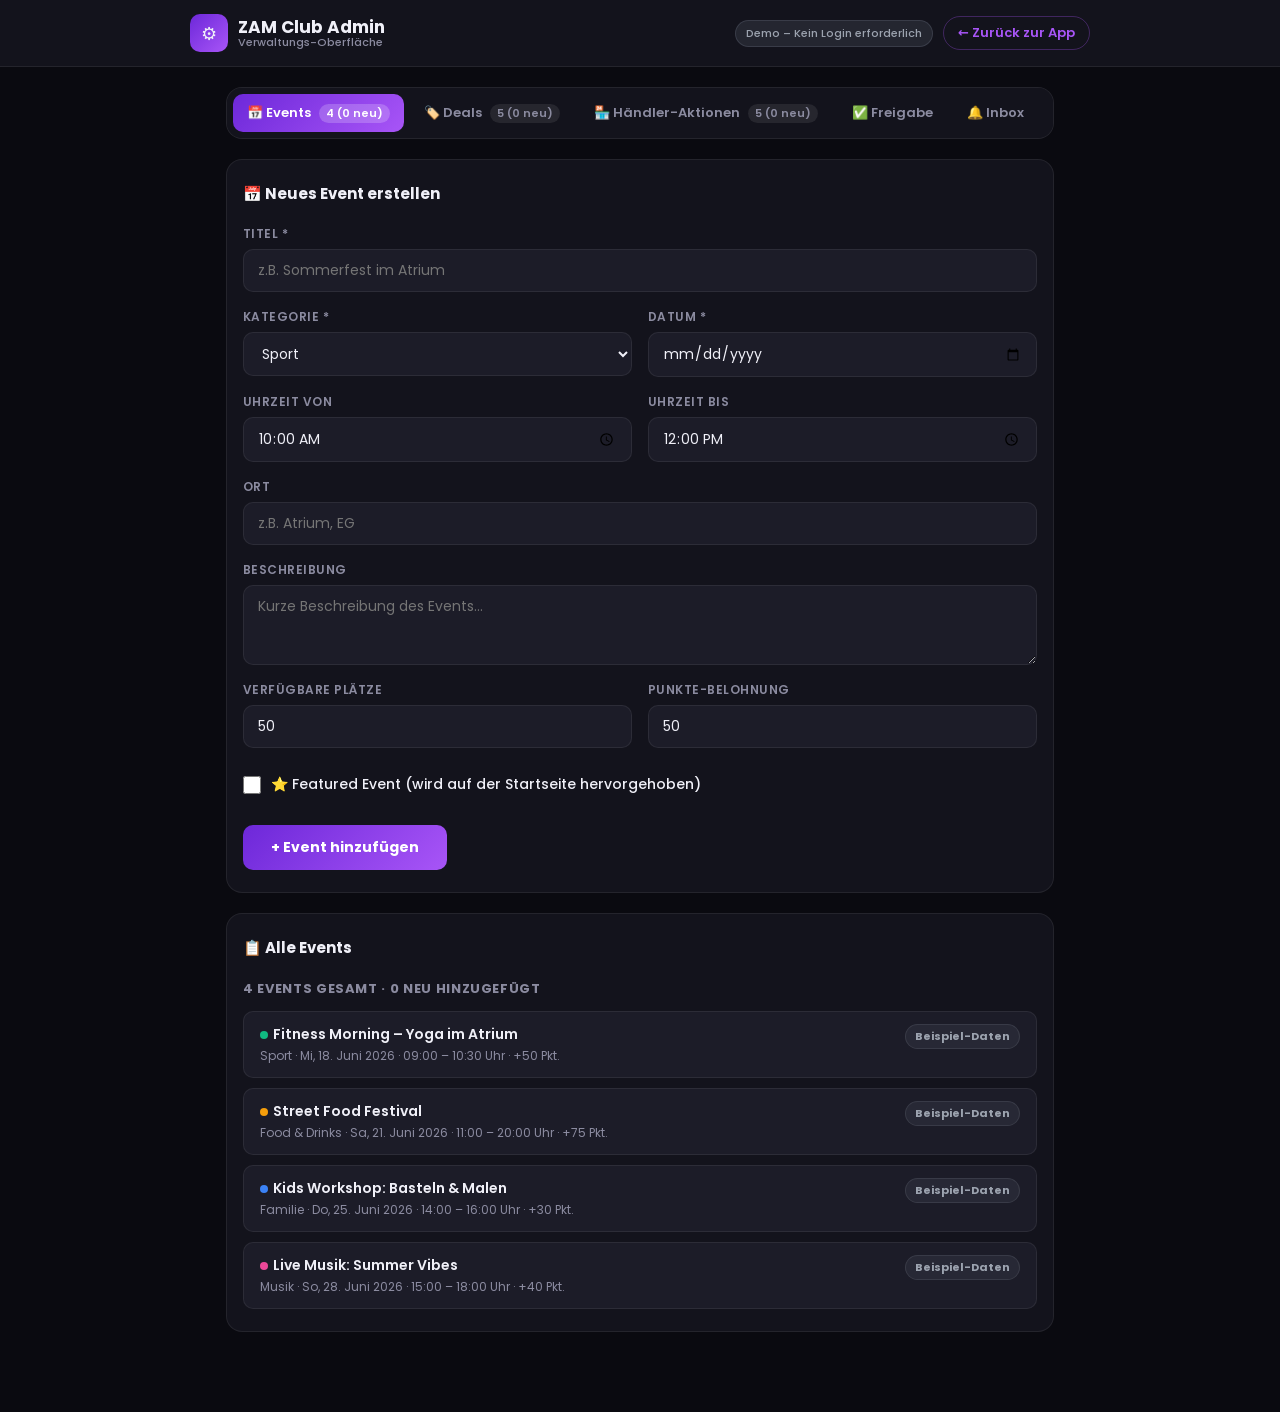
==== admin.html @ bbdea54a "Add merchant event/deal submission modals and admin approval workflow" ====
<!DOCTYPE html>
<html lang="de">
<head>
  <meta charset="UTF-8" />
  <meta name="viewport" content="width=device-width, initial-scale=1.0, maximum-scale=1.0" />
  <title>ZAM Club Admin</title>
  <link rel="preconnect" href="https://fonts.googleapis.com" />
  <link rel="preconnect" href="https://fonts.gstatic.com" crossorigin />
  <link href="https://fonts.googleapis.com/css2?family=Poppins:wght@400;500;600;700;800&display=swap" rel="stylesheet" />
  <style>
    *, *::before, *::after { box-sizing: border-box; margin: 0; padding: 0; }

    :root {
      --bg:         #0a0a10;
      --surface:    #13131c;
      --surface2:   #1c1c28;
      --border:     rgba(255,255,255,0.07);
      --text:       #f0f0f8;
      --text-muted: #8b8ba0;
      --primary:    #6d28d9;
      --primary2:   #a855f7;
      --grad:       linear-gradient(135deg, #6d28d9, #a855f7);
      --success:    #10b981;
      --danger:     #ef4444;
      --radius:     16px;
      --radius-sm:  10px;
    }

    html,
    body {
      width: 100%;
      max-width: 100vw;
      overflow-x: hidden;
      overflow-y: auto;
    }
    body {
      font-family: 'Poppins', system-ui, sans-serif;
      background: var(--bg);
      color: var(--text);
      min-height: 100vh;
      padding-bottom: 60px;
    }

    /* ── Global overflow lock ── */
    *, *::before, *::after {
      box-sizing: border-box;
    }

    /* ── Admin Page Wrapper ── */
    .admin-page {
      width: 100vw;
      max-width: 100vw;
      overflow-x: hidden;
      box-sizing: border-box;
    }

    /* ── Admin Container ── */
    .admin-container {
      width: 100%;
      max-width: 860px;
      margin: 0 auto;
      padding: 20px 16px 0;
      overflow-x: hidden;
      box-sizing: border-box;
    }

    /* ── Header ── */
    .admin-header {
      background: var(--surface);
      border-bottom: 1px solid var(--border);
      padding: 14px 16px;
      position: sticky;
      top: 0;
      z-index: 100;
      width: 100%;
      max-width: 100vw;
      overflow-x: hidden;
      box-sizing: border-box;
    }
    .admin-header-inner {
      max-width: 900px;
      margin: 0 auto;
      display: flex;
      align-items: center;
      justify-content: space-between;
      gap: 12px;
      flex-wrap: wrap;
    }
    .admin-logo {
      display: flex;
      align-items: center;
      gap: 10px;
    }
    .admin-logo-icon {
      width: 38px;
      height: 38px;
      border-radius: 10px;
      background: var(--grad);
      display: flex;
      align-items: center;
      justify-content: center;
      font-size: 18px;
    }
    .admin-logo-text {
      font-size: 17px;
      font-weight: 700;
      line-height: 1.1;
    }
    .admin-logo-text span {
      font-size: 11px;
      font-weight: 500;
      color: var(--text-muted);
      display: block;
    }
    .header-right {
      display: flex;
      align-items: center;
      gap: 10px;
      flex-wrap: wrap;
    }
    .demo-badge {
      background: rgba(107,114,128,0.2);
      border: 1px solid rgba(107,114,128,0.3);
      color: #9ca3af;
      font-size: 11px;
      font-weight: 500;
      padding: 4px 10px;
      border-radius: 20px;
    }
    .back-link {
      display: flex;
      align-items: center;
      gap: 6px;
      color: var(--primary2);
      text-decoration: none;
      font-size: 13px;
      font-weight: 600;
      padding: 6px 14px;
      border-radius: 20px;
      border: 1px solid rgba(168,85,247,0.3);
      transition: background 0.2s;
    }
    .back-link:hover { background: rgba(168,85,247,0.1); }

    /* ── Tab Navigation Wrapper (scrollable) ── */
    .admin-tabs-wrapper {
      width: 100%;
      max-width: 100%;
      overflow-x: auto;
      overflow-y: hidden;
      -webkit-overflow-scrolling: touch;
      scrollbar-width: none;
      box-sizing: border-box;
      margin-bottom: 20px;
      background: var(--surface);
      border: 1px solid var(--border);
      border-radius: var(--radius);
      padding: 6px;
    }
    .admin-tabs-wrapper::-webkit-scrollbar { display: none; }

    /* ── Tab Navigation Inner (wraps all tabs, can be wider than viewport) ── */
    .admin-tabs {
      display: flex;
      flex-wrap: nowrap;
      gap: 6px;
      width: max-content;
      min-width: 100%;
    }

    /* ── Tab Button ── */
    .tab-btn {
      flex: 0 0 auto;
      padding: 9px 14px;
      border: none;
      border-radius: var(--radius-sm);
      background: transparent;
      color: var(--text-muted);
      font-family: inherit;
      font-size: 13px;
      font-weight: 600;
      cursor: pointer;
      transition: all 0.2s;
      white-space: nowrap;
      text-align: center;
    }
    .tab-btn.active {
      background: var(--grad);
      color: #fff;
    }
    .tab-btn .count {
      display: inline-block;
      background: rgba(255,255,255,0.2);
      border-radius: 20px;
      padding: 1px 7px;
      font-size: 11px;
      margin-left: 5px;
    }
    .tab-btn:not(.active) .count {
      background: rgba(255,255,255,0.08);
      color: var(--text-muted);
    }

    /* ── Admin Content (tab panels container) ── */
    .admin-content {
      width: 100%;
      max-width: 100%;
      overflow-x: hidden;
      box-sizing: border-box;
    }

    /* ── Tab Panels ── */
    .tab-panel { display: none; width: 100%; max-width: 100%; overflow-x: hidden; box-sizing: border-box; }
    .tab-panel.active { display: block; }

    /* ── Card ── */
    .card {
      background: var(--surface);
      border: 1px solid var(--border);
      border-radius: var(--radius);
      padding: 22px 16px;
      margin-bottom: 20px;
      width: 100%;
      max-width: 100%;
      overflow-x: hidden;
      box-sizing: border-box;
    }
    .card-title {
      font-size: 15px;
      font-weight: 700;
      margin-bottom: 20px;
      display: flex;
      align-items: center;
      gap: 8px;
    }

    /* ── Form ── */
    .form-grid {
      display: grid;
      grid-template-columns: 1fr 1fr;
      gap: 16px;
    }
    .form-grid .full { grid-column: 1 / -1; }
    .form-group { display: flex; flex-direction: column; gap: 6px; }
    .form-group label {
      font-size: 12px;
      font-weight: 600;
      color: var(--text-muted);
      text-transform: uppercase;
      letter-spacing: 0.04em;
    }
    .form-group input,
    .form-group select,
    .form-group textarea {
      background: var(--surface2);
      border: 1px solid var(--border);
      border-radius: var(--radius-sm);
      color: var(--text);
      font-family: inherit;
      font-size: 14px;
      padding: 10px 14px;
      outline: none;
      transition: border-color 0.2s;
      width: 100%;
      max-width: 100%;
      box-sizing: border-box;
    }
    .form-group input:focus,
    .form-group select:focus,
    .form-group textarea:focus {
      border-color: var(--primary2);
    }
    .form-group input.error,
    .form-group select.error,
    .form-group textarea.error {
      border-color: var(--danger);
    }
    .form-group textarea { resize: vertical; min-height: 80px; }
    .form-group select option { background: var(--surface2); }
    .form-group input[type="color"] {
      padding: 4px 6px;
      height: 42px;
      cursor: pointer;
    }

    /* Checkbox row */
    .check-group {
      display: flex;
      align-items: center;
      gap: 10px;
      padding: 10px 0;
    }
    .check-group input[type="checkbox"] {
      width: 18px;
      height: 18px;
      accent-color: var(--primary2);
      cursor: pointer;
      flex-shrink: 0;
    }
    .check-group label {
      font-size: 14px;
      font-weight: 500;
      color: var(--text);
      cursor: pointer;
      text-transform: none;
      letter-spacing: 0;
    }

    /* ── Buttons ── */
    .btn-submit {
      background: var(--grad);
      border: none;
      border-radius: var(--radius-sm);
      color: #fff;
      font-family: inherit;
      font-size: 14px;
      font-weight: 700;
      padding: 12px 28px;
      cursor: pointer;
      transition: opacity 0.2s, transform 0.15s;
    }
    .btn-submit:hover { opacity: 0.9; transform: translateY(-1px); }
    .btn-submit:active { transform: translateY(0); }

    .btn-delete {
      background: rgba(239,68,68,0.1);
      border: 1px solid rgba(239,68,68,0.3);
      border-radius: 8px;
      color: var(--danger);
      font-family: inherit;
      font-size: 12px;
      font-weight: 600;
      padding: 5px 12px;
      cursor: pointer;
      transition: background 0.2s;
    }
    .btn-delete:hover { background: rgba(239,68,68,0.2); }

    /* ── Success message ── */
    .success-msg {
      display: none;
      align-items: center;
      gap: 10px;
      background: rgba(16,185,129,0.12);
      border: 1px solid rgba(16,185,129,0.3);
      border-radius: var(--radius-sm);
      color: var(--success);
      font-size: 14px;
      font-weight: 600;
      padding: 12px 16px;
      margin-top: 16px;
    }
    .success-msg.show { display: flex; animation: fadeSlide 0.3s ease; }

    @keyframes fadeSlide {
      from { opacity: 0; transform: translateY(-8px); }
      to   { opacity: 1; transform: translateY(0); }
    }

    /* ── Item list ── */
    .section-title {
      font-size: 13px;
      font-weight: 700;
      color: var(--text-muted);
      text-transform: uppercase;
      letter-spacing: 0.05em;
      margin-bottom: 12px;
    }
    .item-list { display: flex; flex-direction: column; gap: 10px; }
    .item-card {
      background: var(--surface2);
      border: 1px solid var(--border);
      border-radius: var(--radius-sm);
      padding: 12px 16px;
      display: flex;
      align-items: flex-start;
      justify-content: space-between;
      gap: 12px;
    }
    .item-card-info { flex: 1; min-width: 0; }
    .item-card-name {
      font-size: 14px;
      font-weight: 600;
      white-space: nowrap;
      overflow: hidden;
      text-overflow: ellipsis;
    }
    .item-card-meta {
      font-size: 12px;
      color: var(--text-muted);
      margin-top: 2px;
    }
    .item-card-right {
      display: flex;
      align-items: center;
      gap: 8px;
      flex-shrink: 0;
    }

    /* Badges */
    .badge {
      border-radius: 20px;
      font-size: 11px;
      font-weight: 700;
      padding: 3px 9px;
    }
    .badge-mock {
      background: rgba(107,114,128,0.15);
      border: 1px solid rgba(107,114,128,0.25);
      color: #9ca3af;
    }
    .badge-new {
      background: rgba(16,185,129,0.15);
      border: 1px solid rgba(16,185,129,0.3);
      color: var(--success);
    }

    /* ── Category colors ── */
    .cat-dot {
      display: inline-block;
      width: 8px;
      height: 8px;
      border-radius: 50%;
      margin-right: 5px;
      flex-shrink: 0;
    }

    /* ── Empty state ── */
    .empty-state {
      text-align: center;
      padding: 32px 16px;
      color: var(--text-muted);
      font-size: 13px;
    }

    /* ── Global input/button overflow lock ── */
    input, select, textarea, button {
      max-width: 100%;
      box-sizing: border-box;
    }

    /* ── Responsive ── */
    @media (max-width: 600px) {
      .form-grid { grid-template-columns: 1fr; }
      .form-grid .full { grid-column: 1; }
      .tab-btn { font-size: 12px; padding: 8px 12px; }
      .admin-header-inner { gap: 8px; }
      .card { padding: 14px; }
    }
    .admin-submission-card { background:var(--surface-2,#1a1a2e); border:1px solid var(--border,rgba(255,255,255,0.1)); border-radius:12px; padding:16px; margin-bottom:10px; }
    .admin-submission-card-header { display:flex; align-items:center; gap:10px; margin-bottom:12px; flex-wrap:wrap; }
    .admin-submission-card-body { font-size:0.8rem; color:var(--dim,#888); margin-bottom:12px; line-height:1.5; }
    .admin-submission-card-body strong { color:#fff; }
    .admin-submission-actions { display:flex; gap:8px; flex-wrap:wrap; }
    .admin-submission-actions button { padding:7px 14px; border-radius:8px; font-size:0.75rem; font-weight:600; cursor:pointer; border:none; }
    .submission-type-badge { font-size:0.62rem; font-weight:700; text-transform:uppercase; letter-spacing:0.08em; padding:3px 8px; border-radius:6px; }
    .submission-type-event { background:rgba(59,130,246,0.15); color:#60a5fa; }
    .submission-type-deal { background:rgba(245,158,11,0.15); color:#fbbf24; }
    .submission-status { font-size:0.65rem; font-weight:700; padding:3px 8px; border-radius:6px; }
    .status-pending { background:rgba(245,158,11,0.15); color:#fbbf24; }
    .status-approved,.status-live { background:rgba(16,185,129,0.15); color:#34d399; }
    .status-rejected { background:rgba(239,68,68,0.12); color:#f87171; }
    .status-draft { background:rgba(255,255,255,0.06); color:rgba(255,255,255,0.4); }
    .btn-approve { background:rgba(16,185,129,0.2); color:#34d399; border:1px solid rgba(16,185,129,0.3) !important; }
    .btn-reject { background:rgba(239,68,68,0.12); color:#f87171; border:1px solid rgba(239,68,68,0.2) !important; }
    .btn-feature { background:rgba(139,92,246,0.15); color:#c4b5fd; border:1px solid rgba(139,92,246,0.3) !important; }
  </style>
</head>
<body>

<!-- ── Header ── -->
<header class="admin-header">
  <div class="admin-header-inner">
    <div class="admin-logo">
      <div class="admin-logo-icon">⚙️</div>
      <div class="admin-logo-text">
        ZAM Club Admin
        <span>Verwaltungs-Oberfläche</span>
      </div>
    </div>
    <div class="header-right">
      <span class="demo-badge">Demo – Kein Login erforderlich</span>
      <a href="index.html" class="back-link">← Zurück zur App</a>
    </div>
  </div>
</header>

<!-- ── Main ── -->
<div class="admin-page">
<div class="admin-container">

  <!-- Tab Navigation (only this element scrolls horizontally) -->
  <div class="admin-tabs-wrapper">
    <nav class="admin-tabs" role="tablist">
      <button class="tab-btn active" data-tab="events" role="tab">
        📅 Events
        <span class="count" id="count-events">0</span>
      </button>
      <button class="tab-btn" data-tab="deals" role="tab">
        🏷️ Deals
        <span class="count" id="count-deals">0</span>
      </button>
      <button class="tab-btn" data-tab="promos" role="tab">
        🏪 Händler-Aktionen
        <span class="count" id="count-promos">0</span>
      </button>
      <button class="tab-btn" data-tab="moderation" role="tab">
        ✅ Freigabe
        <span class="count" id="count-moderation" style="background:#f59e0b;color:#000">0</span>
      </button>
      <button class="tab-btn" data-tab="notifications" role="tab">
        🔔 Inbox
        <span class="count" id="count-notifications" style="background:#ef4444;color:#fff;display:none">0</span>
      </button>
      <button class="tab-btn" data-tab="analytics" role="tab">
        📊 Analytics
      </button>
      <button class="tab-btn" data-tab="betreiber" role="tab">
        🛰️ Betreiber
      </button>
    </nav>
  </div>

  <!-- Tab Content (never scrolls horizontally) -->
  <div class="admin-content">

  <!-- ══════════════════════════════════════════
       TAB 1: EVENTS
  ══════════════════════════════════════════ -->
  <div class="tab-panel active" id="tab-events">

    <div class="card">
      <div class="card-title">📅 Neues Event erstellen</div>
      <form id="form-events" novalidate>
        <div class="form-grid">
          <div class="form-group full">
            <label for="evt-title">Titel *</label>
            <input type="text" id="evt-title" placeholder="z.B. Sommerfest im Atrium" />
          </div>
          <div class="form-group">
            <label for="evt-category">Kategorie *</label>
            <select id="evt-category">
              <option value="Sport">Sport</option>
              <option value="Food & Drinks">Food &amp; Drinks</option>
              <option value="Familie">Familie</option>
              <option value="Musik">Musik</option>
              <option value="Shopping">Shopping</option>
              <option value="Sonstiges">Sonstiges</option>
            </select>
          </div>
          <div class="form-group">
            <label for="evt-date">Datum *</label>
            <input type="date" id="evt-date" />
          </div>
          <div class="form-group">
            <label for="evt-time-from">Uhrzeit von</label>
            <input type="time" id="evt-time-from" value="10:00" />
          </div>
          <div class="form-group">
            <label for="evt-time-to">Uhrzeit bis</label>
            <input type="time" id="evt-time-to" value="12:00" />
          </div>
          <div class="form-group full">
            <label for="evt-location">Ort</label>
            <input type="text" id="evt-location" placeholder="z.B. Atrium, EG" />
          </div>
          <div class="form-group full">
            <label for="evt-description">Beschreibung</label>
            <textarea id="evt-description" placeholder="Kurze Beschreibung des Events…"></textarea>
          </div>
          <div class="form-group">
            <label for="evt-spots">Verfügbare Plätze</label>
            <input type="number" id="evt-spots" value="50" min="1" />
          </div>
          <div class="form-group">
            <label for="evt-points">Punkte-Belohnung</label>
            <input type="number" id="evt-points" value="50" min="0" />
          </div>
          <div class="form-group full">
            <div class="check-group">
              <input type="checkbox" id="evt-featured" />
              <label for="evt-featured">⭐ Featured Event (wird auf der Startseite hervorgehoben)</label>
            </div>
          </div>
        </div>
        <div style="margin-top:20px;display:flex;align-items:center;gap:16px;flex-wrap:wrap">
          <button type="submit" class="btn-submit">+ Event hinzufügen</button>
        </div>
        <div class="success-msg" id="success-events">✅ Event erfolgreich hinzugefügt!</div>
      </form>
    </div>

    <!-- List -->
    <div class="card">
      <div class="card-title">📋 Alle Events</div>
      <div class="section-title" id="evt-list-label">Lädt…</div>
      <div class="item-list" id="events-list"></div>
    </div>
  </div>

  <!-- ══════════════════════════════════════════
       TAB 2: DEALS
  ══════════════════════════════════════════ -->
  <div class="tab-panel" id="tab-deals">

    <div class="card">
      <div class="card-title">🏷️ Neuen Deal erstellen</div>
      <form id="form-deals" novalidate>
        <div class="form-grid">
          <div class="form-group">
            <label for="deal-store">Händler-Name *</label>
            <input type="text" id="deal-store" placeholder="z.B. Café Aroma" />
          </div>
          <div class="form-group">
            <label for="deal-icon">Händler-Icon (Emoji)</label>
            <input type="text" id="deal-icon" value="☕" maxlength="4" placeholder="☕" />
          </div>
          <div class="form-group">
            <label for="deal-category">Kategorie</label>
            <select id="deal-category">
              <option value="Food & Drinks">Food &amp; Drinks</option>
              <option value="Mode">Mode</option>
              <option value="Restaurant">Restaurant</option>
              <option value="Sport & Fitness">Sport &amp; Fitness</option>
              <option value="Bücher">Bücher</option>
              <option value="Sonstiges">Sonstiges</option>
            </select>
          </div>
          <div class="form-group">
            <label for="deal-discount">Rabatt-Bezeichnung *</label>
            <input type="text" id="deal-discount" placeholder='z.B. "20%" oder "2+1"' />
          </div>
          <div class="form-group full">
            <label for="deal-title">Titel *</label>
            <input type="text" id="deal-title" placeholder="z.B. 20% auf alle Heißgetränke" />
          </div>
          <div class="form-group full">
            <label for="deal-description">Beschreibung</label>
            <textarea id="deal-description" placeholder="Bedingungen, Details…"></textarea>
          </div>
          <div class="form-group">
            <label for="deal-expiry">Gültig bis *</label>
            <input type="date" id="deal-expiry" />
          </div>
          <div class="form-group">
            <label for="deal-points">Punkte-Belohnung</label>
            <input type="number" id="deal-points" value="15" min="0" />
          </div>
          <div class="form-group full">
            <div class="check-group">
              <input type="checkbox" id="deal-hot" />
              <label for="deal-hot">🔥 Hot Deal (wird mit Feuer-Badge hervorgehoben)</label>
            </div>
          </div>
        </div>
        <div style="margin-top:20px">
          <button type="submit" class="btn-submit">+ Deal hinzufügen</button>
        </div>
        <div class="success-msg" id="success-deals">✅ Deal erfolgreich hinzugefügt!</div>
      </form>
    </div>

    <!-- List -->
    <div class="card">
      <div class="card-title">📋 Alle Deals</div>
      <div class="section-title" id="deal-list-label">Lädt…</div>
      <div class="item-list" id="deals-list"></div>
    </div>
  </div>

  <!-- ══════════════════════════════════════════
       TAB 3: HÄNDLER-AKTIONEN
  ══════════════════════════════════════════ -->
  <div class="tab-panel" id="tab-promos">

    <div class="card">
      <div class="card-title">🏪 Neue Händler-Aktion erstellen</div>
      <form id="form-promos" novalidate>
        <div class="form-grid">
          <div class="form-group">
            <label for="promo-merchant">Händler auswählen *</label>
            <select id="promo-merchant">
              <option value="">— Händler wählen —</option>
              <option value="mer_001">☕ Café Aroma</option>
              <option value="mer_002">👗 FashionHub</option>
              <option value="mer_003">🍕 Trattoria Bella</option>
              <option value="mer_004">💪 FitZone</option>
              <option value="mer_005">📚 Buchreich</option>
            </select>
          </div>
          <div class="form-group">
            <label for="promo-color">Aktions-Farbe</label>
            <input type="color" id="promo-color" value="#f59e0b" />
          </div>
          <div class="form-group full">
            <label for="promo-text">Aktions-Text *</label>
            <input type="text" id="promo-text" placeholder='z.B. "20% auf alle Heißgetränke"' />
          </div>
        </div>
        <div style="margin-top:20px">
          <button type="submit" class="btn-submit">+ Aktion hinzufügen</button>
        </div>
        <div class="success-msg" id="success-promos">✅ Händler-Aktion erfolgreich hinzugefügt!</div>
      </form>
    </div>

    <!-- List -->
    <div class="card">
      <div class="card-title">📋 Aktive Händler-Aktionen</div>
      <div class="section-title" id="promo-list-label">Lädt…</div>
      <div class="item-list" id="promos-list"></div>
    </div>
  </div>

  <!-- TAB 4: FREIGABE / MODERATION -->
  <div class="tab-panel" id="tab-moderation">
    <div class="card">
      <div class="card-title">✅ Ausstehende Freigaben</div>
      <p style="font-size:0.82rem;color:#888;margin-bottom:16px">Community-Posts, Deals und Events die auf Freigabe warten. Freigegebene Inhalte sind sofort sichtbar.</p>

      <div class="section-title">Community-Posts</div>
      <div class="item-list" id="mod-posts-list"></div>

      <div class="section-title" style="margin-top:20px">Deals (von Händlern eingereicht)</div>
      <div class="item-list" id="mod-deals-list"></div>

      <div class="section-title" style="margin-top:20px">Events (von Händlern eingereicht)</div>
      <div class="item-list" id="mod-events-list"></div>

      <div style="margin-top:24px">
        <h3 style="font-size:0.95rem;font-weight:700;margin-bottom:16px">📤 Händler-Einreichungen (Events &amp; Deals)</h3>
        <div id="admin-merchant-submissions">
          <p style="color:var(--dim,#888);text-align:center;padding:20px">Lade...</p>
        </div>
      </div>
    </div>

    <!-- All content overview -->
    <div class="card">
      <div class="card-title">📋 Alle Inhalte verwalten</div>
      <div style="display:flex;gap:10px;flex-wrap:wrap;margin-bottom:16px">
        <button onclick="renderAllContent('deals')" class="tab-btn" style="flex:none;padding:8px 16px">Alle Deals</button>
        <button onclick="renderAllContent('events')" class="tab-btn" style="flex:none;padding:8px 16px">Alle Events</button>
        <button onclick="renderAllContent('posts')" class="tab-btn" style="flex:none;padding:8px 16px">Alle Posts</button>
      </div>
      <div id="all-content-list"></div>
    </div>
  </div>

  <!-- TAB 5: NOTIFICATIONS -->
  <div class="tab-panel" id="tab-notifications">
    <div class="card">
      <div class="card-title">🔔 Admin-Benachrichtigungen
        <button onclick="markAllNotifsRead()" style="margin-left:auto;background:none;border:1px solid rgba(255,255,255,0.1);color:#888;border-radius:8px;padding:4px 12px;font-size:0.72rem;cursor:pointer">Alle gelesen</button>
      </div>
      <div id="admin-notifications-list"></div>
    </div>
  </div>

  <!-- TAB 6: ANALYTICS -->
  <div class="tab-panel" id="tab-analytics">

    <div class="card">
      <div class="card-title" style="display:flex;align-items:center;justify-content:space-between">
        📊 Center Analytics
        <select id="admin-analytics-period" onchange="renderAdminAnalyticsTab()" style="background:#1c1c28;border:1px solid rgba(139,92,246,0.3);color:#c4b5fd;border-radius:8px;padding:4px 8px;font-size:0.7rem;font-family:inherit">
          <option value="7">7 Tage</option>
          <option value="30" selected>30 Tage</option>
        </select>
      </div>
      <div id="admin-analytics-kpi" style="display:grid;grid-template-columns:repeat(2,1fr);gap:10px;margin-bottom:16px"></div>
      <div style="font-size:0.75rem;font-weight:700;color:rgba(255,255,255,0.45);margin-bottom:8px">📈 Nutzer-Wachstum</div>
      <div id="admin-analytics-chart" style="display:flex;align-items:flex-end;gap:6px;height:80px;padding:8px;background:rgba(255,255,255,0.03);border-radius:10px;margin-bottom:16px"></div>
      <div style="font-size:0.75rem;font-weight:700;color:rgba(255,255,255,0.45);margin-bottom:8px">🗺️ Beliebteste Zonen</div>
      <div id="admin-analytics-zones" style="margin-bottom:16px"></div>
      <div style="font-size:0.75rem;font-weight:700;color:rgba(255,255,255,0.45);margin-bottom:8px">⭐ Top Händler / Deals / Events</div>
      <div id="admin-analytics-top"></div>
    </div>
  </div>

  <!-- ══════════════════════════════════════════
       TAB 7: BETREIBER DASHBOARD (Phase 15)
  ══════════════════════════════════════════ -->
  <div class="tab-panel" id="tab-betreiber">

    <!-- Refresh Button -->
    <div style="display:flex;justify-content:flex-end;margin-bottom:12px">
      <button onclick="renderBetreiberDashboard()" style="background:rgba(139,92,246,0.15);border:1px solid rgba(139,92,246,0.3);color:#c4b5fd;border-radius:10px;padding:8px 16px;font-size:0.75rem;font-weight:600;font-family:inherit;cursor:pointer">↻ Aktualisieren</button>
    </div>

    <!-- 1. Betreiber Dashboard -->
    <div class="card">
      <div class="card-title">📊 Plattform-Übersicht</div>
      <div id="b-platform-kpis" style="display:grid;grid-template-columns:repeat(2,1fr);gap:10px;margin-bottom:4px"></div>
    </div>

    <!-- 2. Community Analytics -->
    <div class="card">
      <div class="card-title">👥 Community Analytics</div>
      <div id="b-community-kpis" style="display:grid;grid-template-columns:repeat(2,1fr);gap:10px;margin-bottom:16px"></div>
      <div style="font-size:0.72rem;font-weight:700;text-transform:uppercase;letter-spacing:0.08em;color:rgba(255,255,255,0.35);margin-bottom:10px">Beliebteste Beiträge</div>
      <div id="b-top-posts"></div>
    </div>

    <!-- 3. Event Analytics -->
    <div class="card">
      <div class="card-title">🎉 Event Analytics</div>
      <div id="b-event-kpis" style="display:grid;grid-template-columns:repeat(2,1fr);gap:10px;margin-bottom:16px"></div>
      <div style="font-size:0.72rem;font-weight:700;text-transform:uppercase;letter-spacing:0.08em;color:rgba(255,255,255,0.35);margin-bottom:10px">Beliebteste Events</div>
      <div id="b-top-events"></div>
    </div>

    <!-- 4. Deal Analytics -->
    <div class="card">
      <div class="card-title">🏷️ Deal Analytics</div>
      <div id="b-deal-kpis" style="display:grid;grid-template-columns:repeat(2,1fr);gap:10px;margin-bottom:16px"></div>
      <div style="font-size:0.72rem;font-weight:700;text-transform:uppercase;letter-spacing:0.08em;color:rgba(255,255,255,0.35);margin-bottom:10px">Meistgeklickte Deals</div>
      <div id="b-top-deals"></div>
    </div>

    <!-- 5. Map Analytics -->
    <div class="card">
      <div class="card-title">🗺️ Map Analytics</div>
      <div style="font-size:0.72rem;font-weight:700;text-transform:uppercase;letter-spacing:0.08em;color:rgba(255,255,255,0.35);margin-bottom:10px">Zonen-Heatmap (Aktivität)</div>
      <div id="b-zone-heatmap"></div>
    </div>

    <!-- 6. Händler Rankings -->
    <div class="card">
      <div class="card-title">🏪 Händler Rankings</div>
      <div id="b-merchant-rankings"></div>
    </div>

    <!-- 7. Umsatz Dashboard -->
    <div class="card">
      <div class="card-title">💰 Umsatz-Dashboard</div>
      <div id="b-revenue-kpis" style="display:grid;grid-template-columns:repeat(2,1fr);gap:10px;margin-bottom:16px"></div>
      <div style="font-size:0.72rem;font-weight:700;text-transform:uppercase;letter-spacing:0.08em;color:rgba(255,255,255,0.35);margin-bottom:10px">Paket-Verteilung</div>
      <div id="b-plan-dist"></div>
      <div style="font-size:0.72rem;font-weight:700;text-transform:uppercase;letter-spacing:0.08em;color:rgba(255,255,255,0.35);margin-top:16px;margin-bottom:10px">Aktive Verträge</div>
      <div id="b-contracts-list"></div>
    </div>

    <!-- 8. Systemstatus -->
    <div class="card">
      <div class="card-title">⚙️ Systemstatus</div>
      <div id="b-system-status"></div>
    </div>

  </div>

  </div><!-- /.admin-content -->
</div><!-- /.admin-container -->
</div><!-- /.admin-page -->

<script src="data.js"></script>
<script src="api.js"></script>
<script>
'use strict';

// ═══════════════════════════════════════════════
// CONFIG
// ═══════════════════════════════════════════════
const ADMIN_KEY = 'zamclub_admin';

const CAT_COLORS = {
  'Sport':         '#10b981',
  'Food & Drinks': '#f59e0b',
  'Familie':       '#3b82f6',
  'Musik':         '#ec4899',
  'Shopping':      '#8b5cf6',
  'Sonstiges':     '#6b7280',
  'Mode':          '#ec4899',
  'Restaurant':    '#ef4444',
  'Sport & Fitness': '#10b981',
  'Bücher':        '#3b82f6',
};

const MERCHANT_NAMES = {
  mer_001: 'Café Aroma',
  mer_002: 'FashionHub',
  mer_003: 'Trattoria Bella',
  mer_004: 'FitZone',
  mer_005: 'Buchreich',
};

// ═══════════════════════════════════════════════
// MOCK DATA (mirrors data.js for display)
// ═══════════════════════════════════════════════
const MOCK_EVENTS = [
  { id: 'evt_001', title: 'Fitness Morning – Yoga im Atrium', category: 'Sport', date_formatted: 'Mi, 18. Juni 2026', time: '09:00 – 10:30 Uhr', location: 'Atrium, EG', points_reward: 50 },
  { id: 'evt_002', title: 'Street Food Festival', category: 'Food & Drinks', date_formatted: 'Sa, 21. Juni 2026', time: '11:00 – 20:00 Uhr', location: 'Außenbereich West', points_reward: 75 },
  { id: 'evt_003', title: 'Kids Workshop: Basteln & Malen', category: 'Familie', date_formatted: 'Do, 25. Juni 2026', time: '14:00 – 16:00 Uhr', location: 'Kinderparadies, OG 1', points_reward: 30 },
  { id: 'evt_004', title: 'Live Musik: Summer Vibes', category: 'Musik', date_formatted: 'So, 28. Juni 2026', time: '15:00 – 18:00 Uhr', location: 'Hauptbühne, EG', points_reward: 40 },
];

const MOCK_DEALS = [
  { id: 'deal_001', store_name: 'Café Aroma', store_icon: '☕', category: 'Food & Drinks', discount: '20%', title: '20% auf alle Heißgetränke', expiry_formatted: 'Gültig bis 30. Juni 2026' },
  { id: 'deal_002', store_name: 'FashionHub', store_icon: '👗', category: 'Mode', discount: '15%', title: '15% Rabatt auf Sommerkollektion', expiry_formatted: 'Gültig bis 15. Juli 2026' },
  { id: 'deal_003', store_name: 'Trattoria Bella', store_icon: '🍕', category: 'Restaurant', discount: '2+1', title: '2 Pizzen kaufen, 1 gratis', expiry_formatted: 'Gültig bis 22. Juni 2026' },
  { id: 'deal_004', store_name: 'Buchreich', store_icon: '📚', category: 'Bücher', discount: '10%', title: '10% auf Bestseller', expiry_formatted: 'Gültig bis 30. Juni 2026' },
  { id: 'deal_005', store_name: 'FitZone', store_icon: '💪', category: 'Sport & Fitness', discount: '1 Monat', title: '1 Monat gratis Probetraining', expiry_formatted: 'Gültig bis 31. Juli 2026' },
];

const MOCK_PROMOS = [
  { merchant_id: 'mer_001', merchant_name: 'Café Aroma', promo_text: '20% auf alle Heißgetränke', promo_color: '#f59e0b' },
  { merchant_id: 'mer_002', merchant_name: 'FashionHub', promo_text: '15% Sommerrabatt', promo_color: '#ec4899' },
  { merchant_id: 'mer_003', merchant_name: 'Trattoria Bella', promo_text: '2+1 Pizza-Aktion', promo_color: '#ef4444' },
  { merchant_id: 'mer_004', merchant_name: 'FitZone', promo_text: '1 Monat gratis testen', promo_color: '#10b981' },
  { merchant_id: 'mer_005', merchant_name: 'Buchreich', promo_text: '10% auf alle Bestseller', promo_color: '#3b82f6' },
];

// ═══════════════════════════════════════════════
// STORAGE
// ═══════════════════════════════════════════════
function loadAdmin() {
  try {
    return JSON.parse(localStorage.getItem(ADMIN_KEY) || '{}');
  } catch { return {}; }
}

function saveAdmin(data) {
  try { localStorage.setItem(ADMIN_KEY, JSON.stringify(data)); } catch {}
}

function getAdminEvents()  { return loadAdmin().events          || []; }
function getAdminDeals()   { return loadAdmin().deals           || []; }
function getAdminPromos()  { return loadAdmin().merchant_promos || []; }

function setAdminEvents(arr)  { const d = loadAdmin(); d.events          = arr; saveAdmin(d); }
function setAdminDeals(arr)   { const d = loadAdmin(); d.deals            = arr; saveAdmin(d); }
function setAdminPromos(arr)  { const d = loadAdmin(); d.merchant_promos  = arr; saveAdmin(d); }

// ═══════════════════════════════════════════════
// TAB NAVIGATION
// ═══════════════════════════════════════════════
document.querySelectorAll('.tab-btn').forEach(btn => {
  btn.addEventListener('click', () => {
    document.querySelectorAll('.tab-btn').forEach(b => b.classList.remove('active'));
    document.querySelectorAll('.tab-panel').forEach(p => p.classList.remove('active'));
    btn.classList.add('active');
    document.getElementById('tab-' + btn.dataset.tab).classList.add('active');
    if (btn.dataset.tab === 'moderation') renderAdminMerchantSubmissions();
  });
});

// ═══════════════════════════════════════════════
// HELPERS
// ═══════════════════════════════════════════════
function formatDate(iso) {
  if (!iso) return '';
  const d = new Date(iso + 'T12:00:00');
  return d.toLocaleDateString('de-DE', { weekday: 'short', day: 'numeric', month: 'long', year: 'numeric' });
}

function showSuccess(id) {
  const el = document.getElementById(id);
  if (!el) return;
  el.classList.add('show');
  setTimeout(() => el.classList.remove('show'), 3000);
}

function validateRequired(fields) {
  let ok = true;
  fields.forEach(({ el, val }) => {
    if (!val || !val.trim()) {
      el.classList.add('error');
      el.addEventListener('input', () => el.classList.remove('error'), { once: true });
      ok = false;
    }
  });
  return ok;
}

function updateCounts() {
  const adminEvts   = getAdminEvents();
  const adminDeals  = getAdminDeals();
  const adminPromos = getAdminPromos();

  const totalEvts   = MOCK_EVENTS.length + adminEvts.length;
  const totalDeals  = MOCK_DEALS.length  + adminDeals.length;
  const totalPromos = MOCK_PROMOS.length + adminPromos.length;

  const cEvt   = document.getElementById('count-events');
  const cDeal  = document.getElementById('count-deals');
  const cPromo = document.getElementById('count-promos');

  if (cEvt)   cEvt.textContent   = `${totalEvts} (${adminEvts.length} neu)`;
  if (cDeal)  cDeal.textContent  = `${totalDeals} (${adminDeals.length} neu)`;
  if (cPromo) cPromo.textContent = `${totalPromos} (${adminPromos.length} neu)`;
}

// ═══════════════════════════════════════════════
// RENDER: EVENTS LIST
// ═══════════════════════════════════════════════
function renderEventsList() {
  const container = document.getElementById('events-list');
  const label     = document.getElementById('evt-list-label');
  const adminEvts = getAdminEvents();
  const all       = [...MOCK_EVENTS, ...adminEvts];

  label.textContent = `${all.length} Events gesamt · ${adminEvts.length} neu hinzugefügt`;

  if (!all.length) {
    container.innerHTML = '<div class="empty-state">Noch keine Events vorhanden.</div>';
    return;
  }

  container.innerHTML = '';
  all.forEach(evt => {
    const isAdmin = evt.id && evt.id.startsWith('adm_');
    const color   = CAT_COLORS[evt.category] || '#6b7280';
    const card    = document.createElement('div');
    card.className = 'item-card';
    card.innerHTML = `
      <div class="item-card-info">
        <div class="item-card-name">
          <span class="cat-dot" style="background:${color}"></span>${evt.title}
        </div>
        <div class="item-card-meta">
          ${evt.category} · ${evt.date_formatted || formatDate(evt.date_iso)} · ${evt.time || ''} · +${evt.points_reward} Pkt.
        </div>
      </div>
      <div class="item-card-right">
        <span class="badge ${isAdmin ? 'badge-new' : 'badge-mock'}">${isAdmin ? 'Neu' : 'Beispiel-Daten'}</span>
        ${isAdmin ? `<button class="btn-delete" data-id="${evt.id}" data-type="event">Löschen</button>` : ''}
      </div>
    `;
    if (isAdmin) {
      card.querySelector('.btn-delete').addEventListener('click', () => deleteItem('event', evt.id));
    }
    container.appendChild(card);
  });
}

// ═══════════════════════════════════════════════
// RENDER: DEALS LIST
// ═══════════════════════════════════════════════
function renderDealsList() {
  const container  = document.getElementById('deals-list');
  const label      = document.getElementById('deal-list-label');
  const adminDeals = getAdminDeals();
  const all        = [...MOCK_DEALS, ...adminDeals];

  label.textContent = `${all.length} Deals gesamt · ${adminDeals.length} neu hinzugefügt`;

  if (!all.length) {
    container.innerHTML = '<div class="empty-state">Noch keine Deals vorhanden.</div>';
    return;
  }

  container.innerHTML = '';
  all.forEach(deal => {
    const isAdmin = deal.id && deal.id.startsWith('adm_');
    const color   = CAT_COLORS[deal.category] || '#6b7280';
    const card    = document.createElement('div');
    card.className = 'item-card';
    card.innerHTML = `
      <div class="item-card-info">
        <div class="item-card-name">
          ${deal.store_icon || ''} ${deal.store_name} · <span style="color:${color}">${deal.discount}</span>
        </div>
        <div class="item-card-meta">
          ${deal.title} · ${deal.expiry_formatted || ''}
        </div>
      </div>
      <div class="item-card-right">
        <span class="badge ${isAdmin ? 'badge-new' : 'badge-mock'}">${isAdmin ? 'Neu' : 'Beispiel-Daten'}</span>
        ${isAdmin ? `<button class="btn-delete" data-id="${deal.id}" data-type="deal">Löschen</button>` : ''}
      </div>
    `;
    if (isAdmin) {
      card.querySelector('.btn-delete').addEventListener('click', () => deleteItem('deal', deal.id));
    }
    container.appendChild(card);
  });
}

// ═══════════════════════════════════════════════
// RENDER: PROMOS LIST
// ═══════════════════════════════════════════════
function renderPromosList() {
  const container   = document.getElementById('promos-list');
  const label       = document.getElementById('promo-list-label');
  const adminPromos = getAdminPromos();
  const all         = [...MOCK_PROMOS, ...adminPromos];

  label.textContent = `${all.length} Aktionen gesamt · ${adminPromos.length} neu hinzugefügt`;

  if (!all.length) {
    container.innerHTML = '<div class="empty-state">Noch keine Aktionen vorhanden.</div>';
    return;
  }

  container.innerHTML = '';
  all.forEach(promo => {
    const isAdmin = promo.id && promo.id.startsWith('adm_');
    const color   = promo.promo_color || '#f59e0b';
    const card    = document.createElement('div');
    card.className = 'item-card';
    card.innerHTML = `
      <div class="item-card-info">
        <div class="item-card-name">${promo.merchant_name || MERCHANT_NAMES[promo.merchant_id] || '—'}</div>
        <div class="item-card-meta" style="display:flex;align-items:center;gap:6px;margin-top:4px">
          <span style="display:inline-block;width:10px;height:10px;border-radius:50%;background:${color};flex-shrink:0"></span>
          🎁 ${promo.promo_text}
        </div>
      </div>
      <div class="item-card-right">
        <span class="badge ${isAdmin ? 'badge-new' : 'badge-mock'}">${isAdmin ? 'Neu' : 'Beispiel-Daten'}</span>
        ${isAdmin ? `<button class="btn-delete" data-id="${promo.id}" data-type="promo">Löschen</button>` : ''}
      </div>
    `;
    if (isAdmin) {
      card.querySelector('.btn-delete').addEventListener('click', () => deleteItem('promo', promo.id));
    }
    container.appendChild(card);
  });
}

// ═══════════════════════════════════════════════
// DELETE
// ═══════════════════════════════════════════════
function deleteItem(type, id) {
  if (type === 'event') {
    setAdminEvents(getAdminEvents().filter(e => e.id !== id));
    renderEventsList();
  } else if (type === 'deal') {
    setAdminDeals(getAdminDeals().filter(d => d.id !== id));
    renderDealsList();
  } else if (type === 'promo') {
    setAdminPromos(getAdminPromos().filter(p => p.id !== id));
    renderPromosList();
  }
  updateCounts();
}

// ═══════════════════════════════════════════════
// FORM: EVENTS
// ═══════════════════════════════════════════════
document.getElementById('form-events').addEventListener('submit', function(e) {
  e.preventDefault();

  const titleEl    = document.getElementById('evt-title');
  const dateEl     = document.getElementById('evt-date');
  const catEl      = document.getElementById('evt-category');
  const timeFromEl = document.getElementById('evt-time-from');
  const timeToEl   = document.getElementById('evt-time-to');
  const locationEl = document.getElementById('evt-location');
  const descEl     = document.getElementById('evt-description');
  const spotsEl    = document.getElementById('evt-spots');
  const pointsEl   = document.getElementById('evt-points');
  const featuredEl = document.getElementById('evt-featured');

  if (!validateRequired([
    { el: titleEl, val: titleEl.value },
    { el: dateEl,  val: dateEl.value },
  ])) return;

  const ts       = Date.now();
  const category = catEl.value;
  const timeFrom = timeFromEl.value || '10:00';
  const timeTo   = timeToEl.value   || '12:00';

  const newEvt = {
    id:             `adm_evt_${ts}`,
    title:          titleEl.value.trim(),
    category:       category,
    category_color: CAT_COLORS[category] || '#6b7280',
    date_iso:       dateEl.value,
    date_formatted: formatDate(dateEl.value),
    time_start:     timeFrom,
    time_end:       timeTo,
    time:           `${timeFrom} – ${timeTo} Uhr`,
    location:       locationEl.value.trim() || 'ZAM',
    description:    descEl.value.trim(),
    spots_total:    parseInt(spotsEl.value) || 50,
    spots_left:     parseInt(spotsEl.value) || 50,
    points_reward:  parseInt(pointsEl.value) || 50,
    is_featured:    featuredEl.checked,
    merchant_id:    null,
    image_url:      null,
  };

  const evts = getAdminEvents();
  evts.push(newEvt);
  setAdminEvents(evts);

  this.reset();
  spotsEl.value  = 50;
  pointsEl.value = 50;

  showSuccess('success-events');
  renderEventsList();
  updateCounts();
});

// ═══════════════════════════════════════════════
// FORM: DEALS
// ═══════════════════════════════════════════════
document.getElementById('form-deals').addEventListener('submit', function(e) {
  e.preventDefault();

  const storeEl    = document.getElementById('deal-store');
  const iconEl     = document.getElementById('deal-icon');
  const catEl      = document.getElementById('deal-category');
  const discountEl = document.getElementById('deal-discount');
  const titleEl    = document.getElementById('deal-title');
  const descEl     = document.getElementById('deal-description');
  const expiryEl   = document.getElementById('deal-expiry');
  const pointsEl   = document.getElementById('deal-points');
  const hotEl      = document.getElementById('deal-hot');

  if (!validateRequired([
    { el: storeEl,    val: storeEl.value },
    { el: discountEl, val: discountEl.value },
    { el: titleEl,    val: titleEl.value },
    { el: expiryEl,   val: expiryEl.value },
  ])) return;

  const ts       = Date.now();
  const category = catEl.value;
  const expDate  = expiryEl.value;

  const newDeal = {
    id:               `adm_deal_${ts}`,
    merchant_id:      null,
    store_name:       storeEl.value.trim(),
    store_icon:       iconEl.value.trim() || '🏪',
    category:         category,
    category_color:   CAT_COLORS[category] || '#6b7280',
    discount:         discountEl.value.trim(),
    title:            titleEl.value.trim(),
    description:      descEl.value.trim(),
    expiry_date:      expDate,
    expiry_formatted: expDate ? `Gültig bis ${new Date(expDate + 'T12:00:00').toLocaleDateString('de-DE', { day: 'numeric', month: 'long', year: 'numeric' })}` : '',
    points_reward:    parseInt(pointsEl.value) || 15,
    is_hot:           hotEl.checked,
    barcode:          `${ts}`.slice(-12),
    image_url:        null,
  };

  const deals = getAdminDeals();
  deals.push(newDeal);
  setAdminDeals(deals);

  this.reset();
  iconEl.value   = '☕';
  pointsEl.value = 15;

  showSuccess('success-deals');
  renderDealsList();
  updateCounts();
});

// ═══════════════════════════════════════════════
// FORM: PROMOS
// ═══════════════════════════════════════════════
document.getElementById('form-promos').addEventListener('submit', function(e) {
  e.preventDefault();

  const merchantEl = document.getElementById('promo-merchant');
  const textEl     = document.getElementById('promo-text');
  const colorEl    = document.getElementById('promo-color');

  if (!validateRequired([
    { el: merchantEl, val: merchantEl.value },
    { el: textEl,     val: textEl.value },
  ])) return;

  const ts         = Date.now();
  const merchantId = merchantEl.value;

  const newPromo = {
    id:            `adm_promo_${ts}`,
    merchant_id:   merchantId,
    merchant_name: MERCHANT_NAMES[merchantId] || 'Unbekannt',
    promo_text:    textEl.value.trim(),
    promo_color:   colorEl.value,
  };

  const promos = getAdminPromos();
  promos.push(newPromo);
  setAdminPromos(promos);

  this.reset();
  colorEl.value = '#f59e0b';

  showSuccess('success-promos');
  renderPromosList();
  updateCounts();
});

// ═══════════════════════════════════════════════
// MODERATION
// ═══════════════════════════════════════════════
const APP_KEY = 'zamclub_global';

function appStore(key, fb = []) {
  try { return JSON.parse(localStorage.getItem(APP_KEY) || '{}')[key] ?? fb; }
  catch { return fb; }
}
function appStoreSet(key, value) {
  try {
    const d = JSON.parse(localStorage.getItem(APP_KEY) || '{}');
    d[key] = value;
    localStorage.setItem(APP_KEY, JSON.stringify(d));
  } catch {}
}

function statusBadge(status) {
  const map = { pending: { bg: '#f59e0b22', color: '#f59e0b', label: 'Ausstehend' }, approved: { bg: '#10b98122', color: '#10b981', label: 'Freigegeben' }, rejected: { bg: '#ef444422', color: '#ef4444', label: 'Abgelehnt' } };
  const s = map[status] || map.pending;
  return `<span style="background:${s.bg};color:${s.color};border:1px solid ${s.color}44;border-radius:6px;padding:2px 8px;font-size:0.72rem;font-weight:700">${s.label}</span>`;
}

function itemCard(item, approveFn, rejectFn, deactivateFn = null) {
  const isPending  = (item.status || 'pending') === 'pending';
  const isHandled  = ['approved','rejected','inactive'].includes(item.status);
  return `
    <div style="background:#111118;border:1px solid rgba(255,255,255,0.06);border-radius:10px;padding:14px;margin-bottom:10px">
      <div style="display:flex;align-items:flex-start;justify-content:space-between;gap:8px;margin-bottom:8px">
        <strong style="font-size:0.88rem;flex:1">${item.title || item.content?.slice(0,60) || '(Kein Titel)'}</strong>
        ${statusBadge(item.status || 'pending')}
      </div>
      ${item.content ? `<div style="font-size:0.8rem;color:#aaa;margin-bottom:8px;line-height:1.4">${item.content.slice(0,150)}${item.content.length>150?'…':''}</div>` : ''}
      ${item.description ? `<div style="font-size:0.8rem;color:#aaa;margin-bottom:8px;line-height:1.4">${item.description.slice(0,150)}${item.description.length>150?'…':''}</div>` : ''}
      ${item.author   ? `<div style="font-size:0.75rem;color:#888;margin-bottom:4px">👤 ${item.author.name || ''}</div>` : ''}
      ${item.store_name ? `<div style="font-size:0.75rem;color:#888;margin-bottom:4px">🏪 ${item.store_name}</div>` : ''}
      ${item.expiry_formatted ? `<div style="font-size:0.75rem;color:#888;margin-bottom:4px">🗓 Bis ${item.expiry_formatted}</div>` : ''}
      ${item.date_formatted   ? `<div style="font-size:0.75rem;color:#888;margin-bottom:4px">📅 ${item.date_formatted}</div>` : ''}
      ${item.discount ? `<div style="font-size:0.75rem;color:#8b5cf6;margin-bottom:4px;font-weight:600">${item.discount}</div>` : ''}
      ${item.reject_reason ? `<div style="font-size:0.75rem;color:#ef4444;margin-bottom:4px">Ablehnungsgrund: ${item.reject_reason}</div>` : ''}
      <div style="display:flex;gap:6px;flex-wrap:wrap;margin-top:10px">
        ${isPending ? `
          <button onclick="${approveFn}('${item.id}')" style="background:#10b98122;color:#10b981;border:1px solid #10b98144;border-radius:6px;padding:6px 12px;font-size:0.75rem;cursor:pointer;font-weight:600">✅ Freigeben</button>
          <button onclick="promptReject('${item.id}','${rejectFn}')" style="background:#ef444422;color:#ef4444;border:1px solid #ef444444;border-radius:6px;padding:6px 12px;font-size:0.75rem;cursor:pointer;font-weight:600">❌ Ablehnen</button>
        ` : ''}
        ${(item.status === 'approved' && deactivateFn) ? `
          <button onclick="${deactivateFn}('${item.id}')" style="background:rgba(107,114,128,0.15);color:#9ca3af;border:1px solid rgba(107,114,128,0.3);border-radius:6px;padding:6px 12px;font-size:0.75rem;cursor:pointer;font-weight:600">⏸ Deaktivieren</button>
        ` : ''}
        ${isHandled && !isPending ? `<span style="font-size:0.75rem;color:#888">Bereits bearbeitet</span>` : ''}
      </div>
    </div>
  `;
}

function promptReject(id, rejectFn) {
  const reason = prompt('Ablehnungsgrund (optional):') ?? '';
  window[rejectFn](id, reason);
}

async function renderModeration() {
  const posts  = appStore('pending_posts', []);
  const deals  = appStore('pending_deals', []);
  const events = appStore('pending_events', []);

  const postsEl  = document.getElementById('mod-posts-list');
  const dealsEl  = document.getElementById('mod-deals-list');
  const eventsEl = document.getElementById('mod-events-list');

  const pendingPosts  = posts.filter(p => p.status === 'pending');
  const pendingDeals  = deals.filter(d => d.status === 'pending');
  const pendingEvents = events.filter(e => e.status === 'pending');

  if (postsEl)  postsEl.innerHTML  = pendingPosts.length  ? pendingPosts.map(p => itemCard(p, 'approvePost', 'rejectPost')).join('') : '<div style="color:#888;font-size:0.82rem;padding:8px 0">Keine ausstehenden Posts.</div>';
  if (dealsEl)  dealsEl.innerHTML  = pendingDeals.length  ? pendingDeals.map(d => itemCard(d, 'approveDeal', 'rejectDeal', 'deactivateDeal')).join('') : '<div style="color:#888;font-size:0.82rem;padding:8px 0">Keine ausstehenden Deals.</div>';
  if (eventsEl) eventsEl.innerHTML = pendingEvents.length ? pendingEvents.map(e => itemCard(e, 'approveEvent', 'rejectEvent', 'deactivateEvent')).join('') : '<div style="color:#888;font-size:0.82rem;padding:8px 0">Keine ausstehenden Events.</div>';

  const total = pendingPosts.length + pendingDeals.length + pendingEvents.length;
  const countEl = document.getElementById('count-moderation');
  if (countEl) { countEl.textContent = total; countEl.style.display = total > 0 ? 'inline' : 'none'; }

  // Also update notification count
  updateNotifCount();
}

async function renderAllContent(type) {
  const container = document.getElementById('all-content-list');
  if (!container) return;
  container.innerHTML = '<div style="color:#888;padding:10px">Lädt…</div>';

  let items = [];
  if (type === 'deals')  items = [...appStore('pending_deals',[]), ...ZAMData.deals];
  if (type === 'events') items = [...appStore('pending_events',[]), ...ZAMData.events];
  if (type === 'posts')  items = [...appStore('pending_posts',[]), ...ZAMData.communityPosts];

  // Deduplicate
  const seen = new Set();
  items = items.filter(i => { if (seen.has(i.id)) return false; seen.add(i.id); return true; });

  if (items.length === 0) { container.innerHTML = '<div style="color:#888;padding:10px">Keine Inhalte.</div>'; return; }

  const approveFn = type === 'deals' ? 'approveDeal' : type === 'events' ? 'approveEvent' : 'approvePost';
  const rejectFn  = type === 'deals' ? 'rejectDeal'  : type === 'events' ? 'rejectEvent'  : 'rejectPost';
  const deactivFn = type === 'deals' ? 'deactivateDeal' : type === 'events' ? 'deactivateEvent' : null;
  container.innerHTML = items.map(i => itemCard(i, approveFn, rejectFn, deactivFn)).join('');
}

async function renderNotifications() {
  const container = document.getElementById('admin-notifications-list');
  if (!container) return;
  const notifs = appStore('admin_notifications', []);
  if (notifs.length === 0) {
    container.innerHTML = '<div style="color:#888;font-size:0.85rem;padding:10px 0">Keine Benachrichtigungen.</div>';
    return;
  }
  container.innerHTML = notifs.map(n => {
    const d = new Date(n.created_at);
    const dateStr = d.toLocaleDateString('de-DE', { day:'2-digit', month:'2-digit' }) + ' ' + d.toLocaleTimeString('de-DE', { hour:'2-digit', minute:'2-digit' });
    return `
      <div style="background:${n.is_read ? '#111118' : '#1a1a2e'};border:1px solid ${n.is_read ? 'rgba(255,255,255,0.06)' : 'rgba(139,92,246,0.3)'};border-radius:10px;padding:14px;margin-bottom:8px;display:flex;gap:12px;align-items:flex-start" onclick="markNotifRead('${n.id}');this.style.background='#111118';this.style.borderColor='rgba(255,255,255,0.06)'">
        <div style="font-size:1.4rem">${n.type === 'deal' ? '🏷️' : n.type === 'event' ? '📅' : '💬'}</div>
        <div style="flex:1">
          <div style="font-size:0.85rem;font-weight:600;margin-bottom:3px">${n.title}</div>
          <div style="font-size:0.78rem;color:#aaa">${n.body}</div>
          <div style="font-size:0.7rem;color:#666;margin-top:4px">${dateStr}</div>
        </div>
        ${!n.is_read ? '<div style="width:8px;height:8px;background:#8b5cf6;border-radius:50%;flex-shrink:0;margin-top:4px"></div>' : ''}
      </div>
    `;
  }).join('');
}

function markNotifRead(id) {
  const notifs = appStore('admin_notifications', []);
  const i = notifs.findIndex(n => n.id === id);
  if (i !== -1) { notifs[i].is_read = true; appStoreSet('admin_notifications', notifs); }
  updateNotifCount();
}

function markAllNotifsRead() {
  const notifs = appStore('admin_notifications', []).map(n => ({ ...n, is_read: true }));
  appStoreSet('admin_notifications', notifs);
  renderNotifications();
  updateNotifCount();
}

function updateNotifCount() {
  const notifs = appStore('admin_notifications', []);
  const unread = notifs.filter(n => !n.is_read).length;
  const badge = document.getElementById('count-notifications');
  if (badge) { badge.textContent = unread; badge.style.display = unread > 0 ? 'inline' : 'none'; }
}

function _updatePendingStatus(key, id, status, reason = '') {
  const items = appStore(key, []);
  const i = items.findIndex(x => x.id === id);
  if (i !== -1) { items[i].status = status; if (reason) items[i].reject_reason = reason; }
  appStoreSet(key, items);
}

function approvePost(id)             { _updatePendingStatus('pending_posts',  id, 'approved');         renderModeration(); }
function rejectPost(id, reason = '') { _updatePendingStatus('pending_posts',  id, 'rejected', reason); renderModeration(); }
function approveDeal(id)             { _updatePendingStatus('pending_deals',  id, 'approved');         renderModeration(); }
function rejectDeal(id, reason = '') { _updatePendingStatus('pending_deals',  id, 'rejected', reason); renderModeration(); }
function approveEvent(id)             { _updatePendingStatus('pending_events', id, 'approved');         renderModeration(); }
function rejectEvent(id, reason = '') { _updatePendingStatus('pending_events', id, 'rejected', reason); renderModeration(); }
function deactivateDeal(id)  { _updatePendingStatus('pending_deals',  id, 'inactive'); renderModeration(); }
function deactivateEvent(id) { _updatePendingStatus('pending_events', id, 'inactive'); renderModeration(); }

// ── Analytics Tab ─────────────────────────────────────────────
function renderAdminAnalyticsTab() {
  if (typeof ZAMApi === 'undefined' || !ZAMApi.analytics) return;
  ZAMApi.analytics.seedDemo();
  const days = parseInt(document.getElementById('admin-analytics-period')?.value || '30');
  const stats = ZAMApi.analytics.getCommunityStats(days);

  // KPI Cards
  const kpiEl = document.getElementById('admin-analytics-kpi');
  if (kpiEl) {
    const kpis = [
      {icon:'👥', value: stats.totalUsers,  label: 'Gesamt-Nutzer'},
      {icon:'⚡', value: stats.activeUsers, label: 'Aktive Nutzer'},
      {icon:'🆕', value: stats.newUsers,    label: `Neue (${days}d)`},
      {icon:'📊', value: stats.totalEvents, label: 'Events total'},
    ];
    kpiEl.innerHTML = kpis.map(k => `
      <div style="background:rgba(139,92,246,0.08);border:1px solid rgba(139,92,246,0.2);border-radius:12px;padding:12px;text-align:center">
        <div style="font-size:1.4rem;font-weight:800;color:#fff">${k.value}</div>
        <div style="font-size:0.58rem;color:rgba(255,255,255,0.4);margin-top:2px;text-transform:uppercase;letter-spacing:0.06em">${k.icon} ${k.label}</div>
      </div>`).join('');
  }

  // Growth chart
  const chartEl = document.getElementById('admin-analytics-chart');
  if (chartEl && stats.growth) {
    const max = Math.max(...stats.growth.map(g => g.count), 1);
    chartEl.innerHTML = stats.growth.map(g => `
      <div style="flex:1;display:flex;flex-direction:column;align-items:center;gap:4px;height:100%">
        <div style="width:100%;border-radius:3px 3px 0 0;background:linear-gradient(to top,#6d28d9,#a78bfa);min-height:2px;margin-top:auto;height:${Math.max(4,(g.count/max)*100)}%"></div>
        <div style="font-size:0.44rem;color:rgba(255,255,255,0.3);white-space:nowrap">${g.label}</div>
      </div>`).join('');
  }

  // Zones
  const zonesEl = document.getElementById('admin-analytics-zones');
  if (zonesEl && stats.zoneVisits) {
    const zoneNames  = {mk2_1:'MK 2(1)', mk2_2:'MK 2(2)', mk2_3:'MK 2(3)', mk2_4:'MK 2(4)', plaza:'Gandhi-Platz'};
    const zoneColors = {mk2_1:'#d97706', mk2_2:'#7c3aed', mk2_3:'#059669', mk2_4:'#2563eb', plaza:'#8b5cf6'};
    const entries = Object.entries(stats.zoneVisits).sort((a,b)=>b[1]-a[1]);
    const maxV = Math.max(...entries.map(z=>z[1]), 1);
    zonesEl.innerHTML = entries.map(([z, c]) => `
      <div style="display:flex;align-items:center;gap:10px;padding:6px 0;border-bottom:1px solid rgba(255,255,255,0.04)">
        <div style="font-size:0.7rem;font-weight:600;width:80px;flex-shrink:0;color:${zoneColors[z]||'#e2e8f0'}">${zoneNames[z]||z}</div>
        <div style="flex:1;height:8px;border-radius:4px;background:rgba(255,255,255,0.07);overflow:hidden">
          <div style="height:100%;border-radius:4px;background:${zoneColors[z]||'#8b5cf6'};width:${(c/maxV*100).toFixed(0)}%"></div>
        </div>
        <div style="font-size:0.65rem;font-weight:700;color:rgba(255,255,255,0.5);width:25px;text-align:right">${c}</div>
      </div>`).join('');
  }

  // Top lists
  const topEl = document.getElementById('admin-analytics-top');
  if (topEl) {
    const sections = [
      {title:'⭐ Top Händler', list: stats.topMerchants, icon:'🏪'},
      {title:'🏷️ Top Deals',  list: stats.topDeals,     icon:'🏷️'},
      {title:'🎉 Top Events', list: stats.topEvents,    icon:'🎉'},
    ];
    topEl.innerHTML = sections.map(s => `
      <div style="margin-bottom:12px">
        <div style="font-size:0.7rem;font-weight:700;color:rgba(255,255,255,0.45);margin-bottom:6px">${s.title}</div>
        ${!s.list || !s.list.length ? '<div style="font-size:0.72rem;color:rgba(255,255,255,0.3);padding:8px 0">Noch keine Daten</div>' :
          s.list.slice(0,3).map(([id, count], i) => `
            <div style="display:flex;align-items:center;gap:8px;padding:6px 0;border-bottom:1px solid rgba(255,255,255,0.04)">
              <span style="font-size:0.9rem">${i===0?'🥇':i===1?'🥈':'🥉'}</span>
              <span style="flex:1;font-size:0.72rem;color:#e2e8f0">${s.icon} ${id}</span>
              <span style="font-size:0.72rem;font-weight:700;color:#8b5cf6">${count} Aufrufe</span>
            </div>`).join('')}
      </div>`).join('');
  }
}

// ═══════════════════════════════════════════════
// PHASE 15: BETREIBER DASHBOARD
// ═══════════════════════════════════════════════

function bKpi(num, label, color) {
  return `<div style="background:var(--surface2);border:1px solid rgba(139,92,246,0.15);border-radius:12px;padding:14px;text-align:center">
    <div style="font-size:1.4rem;font-weight:800;color:${color||'#8b5cf6'}">${num}</div>
    <div style="font-size:0.62rem;font-weight:600;text-transform:uppercase;letter-spacing:0.08em;color:rgba(255,255,255,0.35);margin-top:4px">${label}</div>
  </div>`;
}

function bTopList(items, icon, metricLabel) {
  if (!items || !items.length) return '<div style="font-size:0.72rem;color:rgba(255,255,255,0.3);padding:8px 0">Noch keine Daten</div>';
  return items.slice(0, 5).map(([id, count], i) => `
    <div style="display:flex;align-items:center;gap:10px;padding:8px 0;border-bottom:1px solid rgba(255,255,255,0.04)">
      <span style="font-size:0.9rem">${['🥇','🥈','🥉','4️⃣','5️⃣'][i]||'#'}</span>
      <span style="flex:1;font-size:0.75rem;color:#e2e8f0">${icon} ${bEsc(id)}</span>
      <span style="font-size:0.72rem;font-weight:700;color:#8b5cf6">${count} ${metricLabel}</span>
    </div>`).join('');
}

function bEsc(str) {
  return String(str).replace(/&/g,'&amp;').replace(/</g,'&lt;').replace(/>/g,'&gt;');
}

function bZoneBar(zone, count, maxV) {
  const names  = {mk2_1:'MK 2(1) Orange', mk2_2:'MK 2(2) Lila', mk2_3:'MK 2(3) Grün', mk2_4:'MK 2(4) Blau', plaza:'Gandhi-Platz'};
  const colors = {mk2_1:'#d97706', mk2_2:'#7c3aed', mk2_3:'#059669', mk2_4:'#2563eb', plaza:'#8b5cf6'};
  const pct = maxV > 0 ? (count / maxV * 100).toFixed(0) : 0;
  return `<div style="display:flex;align-items:center;gap:10px;padding:8px 0;border-bottom:1px solid rgba(255,255,255,0.04)">
    <div style="font-size:0.7rem;font-weight:600;width:110px;flex-shrink:0;color:${colors[zone]||'#e2e8f0'}">${names[zone]||zone}</div>
    <div style="flex:1;height:8px;border-radius:4px;background:rgba(255,255,255,0.07);overflow:hidden">
      <div style="height:100%;width:${pct}%;border-radius:4px;background:${colors[zone]||'#8b5cf6'}"></div>
    </div>
    <div style="font-size:0.65rem;font-weight:700;color:rgba(255,255,255,0.5);width:30px;text-align:right">${count}</div>
  </div>`;
}

function renderBetreiberDashboard() {
  const g = (() => { try { return JSON.parse(localStorage.getItem('zamclub_global') || '{}'); } catch { return {}; } })();
  const accounts   = g.accounts   || [];
  const merchants  = g.merchants  || [];
  const events     = g.events     || [];
  const deals      = g.deals      || [];
  const posts      = g.posts      || [];
  const contracts  = _getContracts ? _getContracts() : (g.contracts || []);
  const invoices   = (() => { try { return JSON.parse(localStorage.getItem('zamclub_invoices') || '[]'); } catch { return []; } })();
  const analytics  = (() => { try { return JSON.parse(localStorage.getItem('zamclub_analytics') || '[]'); } catch { return []; } })();
  const boosts     = (() => { try { return JSON.parse(localStorage.getItem('zamclub_sponsored_boosts') || '[]'); } catch { return []; } })();

  const now = Date.now();
  const today = new Date().toDateString();
  const weekAgo = now - 7 * 864e5;

  // — 1. Platform KPIs —
  const totalUsers   = accounts.length;
  const activeToday  = accounts.filter(a => a.last_active && new Date(a.last_active).toDateString() === today).length;
  const activeWeek   = accounts.filter(a => a.last_active && new Date(a.last_active) >= new Date(weekAgo)).length;
  const newThisWeek  = accounts.filter(a => a.created_at && new Date(a.created_at) >= new Date(weekAgo)).length;
  const activeMerchants = merchants.filter(m => m.status === 'active').length;
  const el1 = document.getElementById('b-platform-kpis');
  if (el1) el1.innerHTML = [
    bKpi(totalUsers,    'Nutzer gesamt',   '#8b5cf6'),
    bKpi(activeToday,   'Aktiv heute',     '#22c55e'),
    bKpi(activeWeek,    'Aktiv diese Woche','#3b82f6'),
    bKpi(newThisWeek,   'Neu diese Woche', '#f59e0b'),
    bKpi(activeMerchants,'Aktive Händler', '#d97706'),
    bKpi(accounts.filter(a=>a.role==='merchant').length, 'Händler-Accounts', '#a855f7'),
  ].join('');

  // — 2. Community Analytics —
  const allComments = posts.reduce((s, p) => s + (p.comments || []).length, 0);
  const allLikes    = posts.reduce((s, p) => s + (p.likes || 0), 0);
  const el2 = document.getElementById('b-community-kpis');
  if (el2) el2.innerHTML = [
    bKpi(posts.filter(p=>p.status==='approved').length, 'Beiträge', '#8b5cf6'),
    bKpi(posts.filter(p=>p.status==='pending').length,  'In Warteschlange', '#f59e0b'),
    bKpi(allComments, 'Kommentare', '#22c55e'),
    bKpi(allLikes,    'Likes', '#ec4899'),
  ].join('');

  const topPostsEl = document.getElementById('b-top-posts');
  if (topPostsEl) {
    const sorted = posts.filter(p=>p.status==='approved').sort((a,b)=>(b.likes||0)-(a.likes||0)).slice(0,5);
    topPostsEl.innerHTML = sorted.length ? sorted.map((p,i) => `
      <div style="display:flex;align-items:center;gap:10px;padding:8px 0;border-bottom:1px solid rgba(255,255,255,0.04)">
        <span style="font-size:0.9rem">${['🥇','🥈','🥉','4️⃣','5️⃣'][i]||''}</span>
        <span style="flex:1;font-size:0.75rem;color:#e2e8f0">${bEsc((p.content||'').slice(0,60))}…</span>
        <span style="font-size:0.72rem;font-weight:700;color:#ec4899">❤️ ${p.likes||0}</span>
      </div>`).join('') : '<div style="font-size:0.72rem;color:rgba(255,255,255,0.3);padding:8px 0">Noch keine Beiträge</div>';
  }

  // — 3. Event Analytics (from analytics events) —
  const evViews    = analytics.filter(e => e.type === 'event_view').length;
  const evJoins    = analytics.filter(e => e.type === 'event_join').length;
  const evCheckins = analytics.filter(e => e.type === 'event_checkin').length;
  const totalRegs  = events.reduce((s, e) => s + (e.registrations||[]).length, 0);
  const el3 = document.getElementById('b-event-kpis');
  if (el3) el3.innerHTML = [
    bKpi(events.filter(e=>e.status==='active').length, 'Aktive Events', '#8b5cf6'),
    bKpi(totalRegs,  'Anmeldungen gesamt', '#22c55e'),
    bKpi(evViews,    'Aufrufe (Analytics)', '#3b82f6'),
    bKpi(evCheckins, 'Check-ins', '#f59e0b'),
  ].join('');

  // Top events by registrations
  const topEvEl = document.getElementById('b-top-events');
  if (topEvEl) {
    const sorted = events.slice().sort((a,b)=>(b.registrations||[]).length-(a.registrations||[]).length);
    const top = sorted.slice(0,5).map(e => [e.title||e.id, (e.registrations||[]).length]);
    topEvEl.innerHTML = bTopList(top, '🎉', 'Teilnehmer');
  }

  // — 4. Deal Analytics —
  const dealViews  = analytics.filter(e => e.type === 'deal_view').length;
  const dealSaves  = analytics.filter(e => e.type === 'deal_save').length;
  const dealRedeem = analytics.filter(e => e.type === 'deal_redeem').length;
  const el4 = document.getElementById('b-deal-kpis');
  if (el4) el4.innerHTML = [
    bKpi(deals.filter(d=>d.status==='active').length, 'Aktive Deals', '#8b5cf6'),
    bKpi(dealViews,  'Deal-Aufrufe', '#3b82f6'),
    bKpi(dealSaves,  'Gespeichert', '#22c55e'),
    bKpi(dealRedeem, 'Eingelöst', '#f59e0b'),
  ].join('');

  // Top deals by views (from analytics)
  const dealViewMap = {};
  analytics.filter(e=>e.type==='deal_view'&&e.deal_id).forEach(e => { dealViewMap[e.deal_id]=(dealViewMap[e.deal_id]||0)+1; });
  const topDealsArr = Object.entries(dealViewMap).sort((a,b)=>b[1]-a[1]);
  const topDealEl = document.getElementById('b-top-deals');
  if (topDealEl) topDealEl.innerHTML = bTopList(topDealsArr.map(([id,c])=>{
    const d = deals.find(x=>x.id===id); return [d?.title||id, c];
  }), '🏷️', 'Aufrufe');

  // — 5. Map Analytics —
  const zoneMap = {};
  analytics.filter(e=>e.type==='zone_visit'&&e.zone).forEach(e => { zoneMap[e.zone]=(zoneMap[e.zone]||0)+1; });
  const zoneEl = document.getElementById('b-zone-heatmap');
  if (zoneEl) {
    const entries = Object.entries(zoneMap).sort((a,b)=>b[1]-a[1]);
    const maxV = Math.max(...entries.map(e=>e[1]), 1);
    if (!entries.length) {
      zoneEl.innerHTML = '<div style="font-size:0.72rem;color:rgba(255,255,255,0.3);padding:8px 0">Noch keine Map-Daten</div>';
    } else {
      zoneEl.innerHTML = entries.map(([z,c]) => bZoneBar(z, c, maxV)).join('');
    }
  }

  // — 6. Händler Rankings —
  const merchantViewMap = {};
  analytics.filter(e=>e.type==='merchant_view'&&e.merchant_id).forEach(e => { merchantViewMap[e.merchant_id]=(merchantViewMap[e.merchant_id]||0)+1; });
  const topMerchantsArr = Object.entries(merchantViewMap).sort((a,b)=>b[1]-a[1]).map(([id,c]) => {
    const m = merchants.find(x=>x.id===id); return [m?.name||id, c];
  });
  const rankEl = document.getElementById('b-merchant-rankings');
  if (rankEl) {
    const hasBoosted = merchants.filter(m => boosts.some(b=>b.merchant_id===m.id&&b.active));
    rankEl.innerHTML = `
      <div style="font-size:0.72rem;font-weight:700;text-transform:uppercase;letter-spacing:0.08em;color:rgba(255,255,255,0.35);margin-bottom:10px">Top Händler (nach Aufrufen)</div>
      ${bTopList(topMerchantsArr, '🏪', 'Aufrufe')}
      <div style="font-size:0.72rem;font-weight:700;text-transform:uppercase;letter-spacing:0.08em;color:rgba(255,255,255,0.35);margin-top:16px;margin-bottom:10px">Händler mit aktiven Boosts</div>
      ${hasBoosted.length ? hasBoosted.map(m=>`
        <div style="display:flex;align-items:center;gap:10px;padding:8px 0;border-bottom:1px solid rgba(255,255,255,0.04)">
          <span>⚡</span><span style="flex:1;font-size:0.75rem;color:#e2e8f0">${bEsc(m.name)}</span>
          <span style="font-size:0.65rem;background:linear-gradient(135deg,#92400e,#d97706);color:#fff;padding:2px 8px;border-radius:6px;font-weight:700">Gesponsert</span>
        </div>`).join('') : '<div style="font-size:0.72rem;color:rgba(255,255,255,0.3);padding:8px 0">Keine aktiven Boosts</div>'}
      <div style="font-size:0.72rem;font-weight:700;text-transform:uppercase;letter-spacing:0.08em;color:rgba(255,255,255,0.35);margin-top:16px;margin-bottom:10px">Alle registrierten Händler (${merchants.length})</div>
      ${merchants.length ? merchants.map(m=>`
        <div style="display:flex;align-items:center;gap:10px;padding:8px 0;border-bottom:1px solid rgba(255,255,255,0.04)">
          <span style="font-size:1rem">${m.logo||'🏪'}</span>
          <div style="flex:1"><div style="font-size:0.78rem;font-weight:600;color:#e2e8f0">${bEsc(m.name)}</div><div style="font-size:0.65rem;color:rgba(255,255,255,0.35)">${bEsc(m.category||'')} · ${bEsc(m.zone||'')}</div></div>
          <span style="font-size:0.65rem;font-weight:700;padding:2px 8px;border-radius:6px;background:${m.status==='active'?'rgba(34,197,94,0.15)':'rgba(239,68,68,0.1)'};color:${m.status==='active'?'#22c55e':'#ef4444'}">${m.status==='active'?'Aktiv':'Inaktiv'}</span>
        </div>`).join('') : '<div style="font-size:0.72rem;color:rgba(255,255,255,0.3);padding:8px 0">Keine Händler</div>'}`;
  }

  // — 7. Umsatz Dashboard —
  const activeContracts = contracts.filter(c=>c.status==='active');
  const trialContracts  = contracts.filter(c=>c.status==='trial');
  const monthlyRevenue  = activeContracts.reduce((s,c)=>s+(c.price||0),0);
  const premiumCount    = activeContracts.filter(c=>c.plan_id==='premium'||c.plan_id==='business').length;
  const planCounts      = {basic:0,premium:0,business:0};
  activeContracts.forEach(c=>{if(planCounts[c.plan_id]!==undefined)planCounts[c.plan_id]++;});
  const el7 = document.getElementById('b-revenue-kpis');
  if (el7) el7.innerHTML = [
    bKpi(activeContracts.length, 'Aktive Pakete', '#22c55e'),
    bKpi(monthlyRevenue+'€', 'Monatl. Umsatz', '#8b5cf6'),
    bKpi(premiumCount, 'Premium-Händler', '#f59e0b'),
    bKpi(trialContracts.length, 'In Testphase', '#3b82f6'),
  ].join('');

  const planNames = {basic:'Basic (49€)',premium:'Premium (99€)',business:'Business (199€)'};
  const planDistEl = document.getElementById('b-plan-dist');
  if (planDistEl) {
    const maxC = Math.max(...Object.values(planCounts), 1);
    planDistEl.innerHTML = Object.entries(planCounts).map(([id,count])=>`
      <div style="display:flex;align-items:center;gap:10px;padding:8px 0;border-bottom:1px solid rgba(255,255,255,0.04)">
        <div style="font-size:0.75rem;font-weight:600;color:#e2e8f0;width:110px;flex-shrink:0">${planNames[id]||id}</div>
        <div style="flex:1;height:8px;border-radius:4px;background:rgba(255,255,255,0.07);overflow:hidden">
          <div style="height:100%;width:${(count/maxC*100).toFixed(0)}%;border-radius:4px;background:linear-gradient(90deg,#6d28d9,#a78bfa)"></div>
        </div>
        <div style="font-size:0.72rem;font-weight:700;color:rgba(255,255,255,0.5);width:20px;text-align:right">${count}</div>
      </div>`).join('');
  }

  const contractsEl = document.getElementById('b-contracts-list');
  if (contractsEl) {
    contractsEl.innerHTML = contracts.length ? contracts.slice().reverse().slice(0,10).map(c=>`
      <div style="display:flex;align-items:center;gap:10px;padding:8px 0;border-bottom:1px solid rgba(255,255,255,0.04)">
        <div style="flex:1"><div style="font-size:0.78rem;font-weight:600;color:#e2e8f0">${bEsc(c.plan_name)}</div><div style="font-size:0.65rem;color:rgba(255,255,255,0.35)">${new Date(c.created_at).toLocaleDateString('de-DE')} · ${c.months} Mon.</div></div>
        <div style="text-align:right"><div style="font-size:0.8rem;font-weight:700;color:#a78bfa">${c.price}€</div>
        <span style="font-size:0.62rem;font-weight:700;padding:2px 8px;border-radius:12px;background:${c.status==='active'?'rgba(34,197,94,0.15)':c.status==='trial'?'rgba(245,158,11,0.15)':'rgba(239,68,68,0.1)'};color:${c.status==='active'?'#22c55e':c.status==='trial'?'#f59e0b':'#ef4444'}">${{active:'Aktiv',trial:'Test',cancelled:'Gekündigt',expired:'Abgelaufen'}[c.status]||c.status}</span></div>
      </div>`).join('') : '<div style="font-size:0.72rem;color:rgba(255,255,255,0.3);padding:8px 0">Noch keine Verträge</div>';
  }

  // — 8. Systemstatus —
  let storageUsed = 0;
  try { for (let k in localStorage) { if (k.startsWith('zamclub')) storageUsed += (localStorage[k]||'').length; } } catch {}
  const storageMB = (storageUsed / 1024).toFixed(1);
  const pushPerm = ('Notification' in window) ? Notification.permission : 'unsupported';
  const pushColor = {granted:'#22c55e',denied:'#ef4444',default:'#f59e0b',unsupported:'rgba(255,255,255,0.3)'}[pushPerm]||'#fff';
  const swStatus = ('serviceWorker' in navigator) ? 'Unterstützt' : 'Nicht verfügbar';
  const analyticsCount = analytics.length;
  const errors = (() => { try { return JSON.parse(localStorage.getItem('zamclub_errors')||'[]'); } catch { return []; } })();
  const sysEl = document.getElementById('b-system-status');
  if (sysEl) sysEl.innerHTML = `
    <div style="display:grid;grid-template-columns:1fr 1fr;gap:10px;margin-bottom:16px">
      ${bKpi('OK', 'App-Status', '#22c55e')}
      ${bKpi(storageMB+'KB', 'Speicher genutzt', '#8b5cf6')}
      ${bKpi(analyticsCount, 'Analytics-Events', '#3b82f6')}
      ${bKpi(errors.length, 'Fehler-Logs', errors.length>0?'#ef4444':'#22c55e')}
    </div>
    <div style="display:flex;flex-direction:column;gap:8px">
      <div style="display:flex;align-items:center;justify-content:space-between;padding:10px 14px;background:rgba(255,255,255,0.03);border-radius:10px;border:1px solid rgba(255,255,255,0.06)">
        <span style="font-size:0.78rem;color:#e2e8f0">Push Notifications</span>
        <span style="font-size:0.75rem;font-weight:700;color:${pushColor}">${{granted:'Aktiviert',denied:'Blockiert',default:'Nicht gesetzt',unsupported:'Nicht verfügbar'}[pushPerm]||pushPerm}</span>
      </div>
      <div style="display:flex;align-items:center;justify-content:space-between;padding:10px 14px;background:rgba(255,255,255,0.03);border-radius:10px;border:1px solid rgba(255,255,255,0.06)">
        <span style="font-size:0.78rem;color:#e2e8f0">Service Worker</span>
        <span style="font-size:0.75rem;font-weight:700;color:${swStatus==='Unterstützt'?'#22c55e':'#f59e0b'}">${swStatus}</span>
      </div>
      <div style="display:flex;align-items:center;justify-content:space-between;padding:10px 14px;background:rgba(255,255,255,0.03);border-radius:10px;border:1px solid rgba(255,255,255,0.06)">
        <span style="font-size:0.78rem;color:#e2e8f0">localStorage</span>
        <span style="font-size:0.75rem;font-weight:700;color:#22c55e">Verfügbar</span>
      </div>
      <div style="display:flex;align-items:center;justify-content:space-between;padding:10px 14px;background:rgba(255,255,255,0.03);border-radius:10px;border:1px solid rgba(255,255,255,0.06)">
        <span style="font-size:0.78rem;color:#e2e8f0">Supabase</span>
        <span style="font-size:0.75rem;font-weight:700;color:#f59e0b">Vorbereitet (localStorage-Modus)</span>
      </div>
    </div>
    ${errors.length ? `<div style="margin-top:12px"><div style="font-size:0.72rem;font-weight:700;text-transform:uppercase;letter-spacing:0.08em;color:rgba(239,68,68,0.6);margin-bottom:8px">Fehler-Logs</div>${errors.slice(-5).reverse().map(e=>`<div style="font-size:0.7rem;color:#fca5a5;padding:6px 10px;background:rgba(239,68,68,0.08);border-radius:8px;margin-bottom:4px;font-family:monospace">${bEsc(JSON.stringify(e))}</div>`).join('')}</div>` : ''}`;
}

// Helper to get contracts from localStorage directly (api.js may not be loaded yet)
function _getContracts() {
  try {
    const g = JSON.parse(localStorage.getItem('zamclub_global') || '{}');
    return g.contracts || [];
  } catch { return []; }
}

// Tab wechsel
document.querySelectorAll('.tab-btn').forEach(btn => {
  btn.addEventListener('click', () => {
    if (btn.dataset.tab === 'moderation')     renderModeration();
    if (btn.dataset.tab === 'notifications')  { renderNotifications(); markAllNotifsRead(); }
    if (btn.dataset.tab === 'analytics')      renderAdminAnalyticsTab();
    if (btn.dataset.tab === 'betreiber')      renderBetreiberDashboard();
  });
});

// ═══════════════════════════════════════════════
// INIT
// ═══════════════════════════════════════════════
renderEventsList();
renderDealsList();
renderPromosList();
renderModeration();
updateCounts();
updateNotifCount();

function getMerchantSubmissions() {
  try { return JSON.parse(localStorage.getItem('zam_merchant_submissions') || '[]'); } catch { return []; }
}
function saveMerchantSubmissions(list) {
  localStorage.setItem('zam_merchant_submissions', JSON.stringify(list));
}
function showToast(msg) {
  const t = document.createElement('div');
  t.textContent = msg;
  t.style.cssText = 'position:fixed;bottom:24px;left:50%;transform:translateX(-50%);background:#1e1e2e;color:#fff;padding:12px 20px;border-radius:12px;z-index:9999;font-size:0.85rem;border:1px solid rgba(255,255,255,0.1)';
  document.body.appendChild(t);
  setTimeout(() => t.remove(), 3000);
}
function renderAdminMerchantSubmissions() {
  const all = getMerchantSubmissions();
  const container = document.getElementById('admin-merchant-submissions');
  if (!container) return;
  if (!all.length) { container.innerHTML = '<p style="color:#888;text-align:center;padding:20px">Keine Einreichungen vorhanden.</p>'; return; }
  const statusLabel = { pending:'⏳ Wartet', approved:'✅ Freigegeben', live:'🟢 Live', rejected:'❌ Abgelehnt', draft:'📝 Entwurf' };
  const statusClass = { pending:'status-pending', approved:'status-approved', live:'status-live', rejected:'status-rejected', draft:'status-draft' };
  container.innerHTML = all.map(s => `
    <div class="admin-submission-card">
      <div class="admin-submission-card-header">
        <span class="submission-type-badge submission-type-${s.type}">${s.type==='event'?'📅 Event':'🏷️ Deal'}</span>
        <span class="submission-status ${statusClass[s.status]||'status-draft'}">${statusLabel[s.status]||s.status}</span>
        <span style="margin-left:auto;font-size:0.72rem;color:#888">${s.merchantName}</span>
      </div>
      <div class="admin-submission-card-body">
        <strong>${s.title}</strong><br>
        ${s.description}<br>
        ${s.type==='event'?`<br>📅 ${s.date}${s.time?' '+s.time:''}${s.location?' · '+s.location:''}`:'' }
        ${s.type==='deal'?`<br>🏷️ ${s.discount||''}${s.expiry?' · bis '+s.expiry:''}${s.limit?' · max '+s.limit+' Stk':''}`:'' }
        ${s.note?`<br><em>Notiz: ${s.note}</em>`:''}
      </div>
      <div class="admin-submission-actions">
        <button class="btn-approve" onclick="adminApproveSubmission('${s.id}')">✅ Freigeben</button>
        <button class="btn-reject" onclick="adminRejectSubmission('${s.id}')">❌ Ablehnen</button>
        <button class="btn-feature" onclick="adminFeatureSubmission('${s.id}')">⭐ Featured</button>
      </div>
    </div>
  `).join('');
}
function adminApproveSubmission(id) {
  const list = getMerchantSubmissions();
  const s = list.find(x => x.id === id);
  if (s) { s.status = 'approved'; saveMerchantSubmissions(list); renderAdminMerchantSubmissions(); showToast('✅ Freigegeben!'); }
}
function adminRejectSubmission(id) {
  const note = prompt('Ablehnungsgrund (optional):') || '';
  const list = getMerchantSubmissions();
  const s = list.find(x => x.id === id);
  if (s) { s.status = 'rejected'; s.adminNote = note; saveMerchantSubmissions(list); renderAdminMerchantSubmissions(); showToast('❌ Abgelehnt.'); }
}
function adminFeatureSubmission(id) {
  const list = getMerchantSubmissions();
  const s = list.find(x => x.id === id);
  if (s) { s.status = 'live'; s.featured = true; saveMerchantSubmissions(list); renderAdminMerchantSubmissions(); showToast('⭐ Als Featured markiert!'); }
}
</script>
</body>
</html>
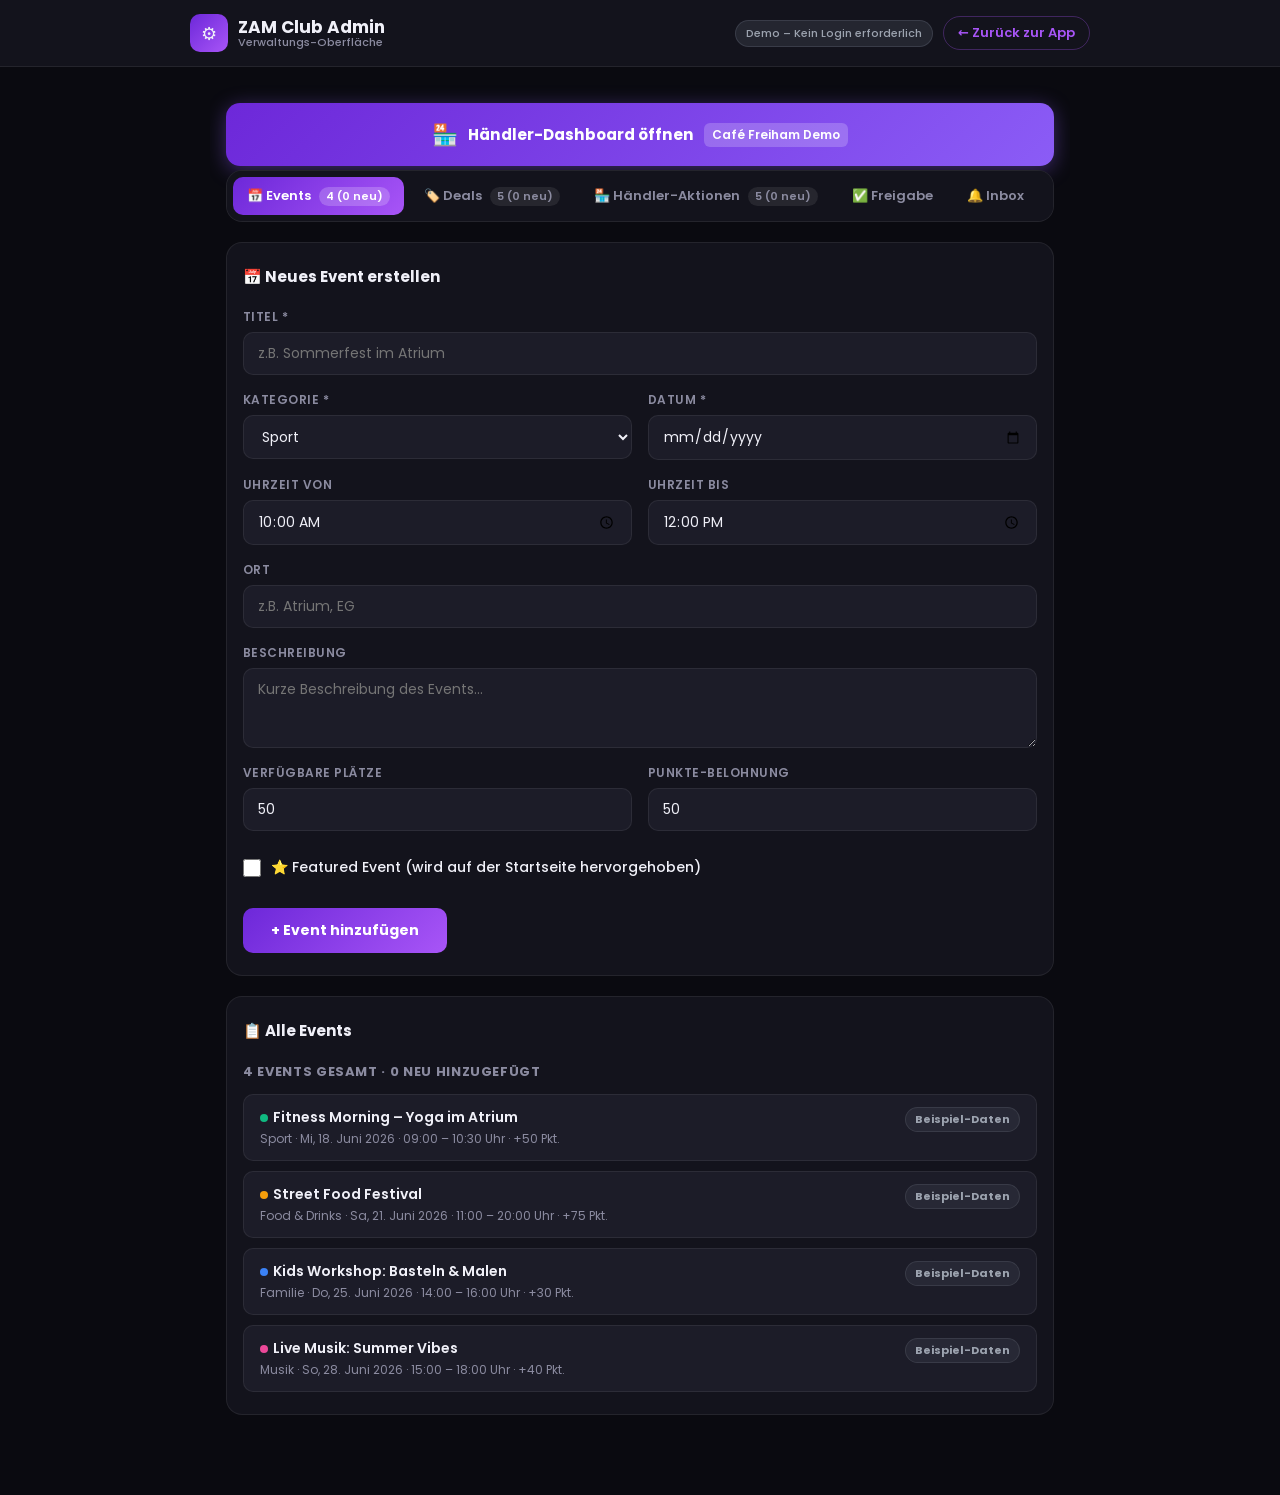
==== commit 0e0c6592: "Add prominent merchant preview button and fix preview navigation flow" ====
--- a/admin.html
+++ b/admin.html
@@ -488,6 +488,15 @@
 <!-- ── Main ── -->
 <div class="admin-page">
 <div class="admin-container">
+
+  <!-- Händler-Dashboard Vorschau Button (always visible) -->
+  <div style="padding:16px 0 4px">
+    <button onclick="openDemoMerchantPreview()" style="width:100%;display:flex;align-items:center;justify-content:center;gap:10px;padding:16px;background:linear-gradient(135deg,#6d28d9,#8b5cf6);color:#fff;border:none;border-radius:14px;font-size:0.95rem;font-weight:700;font-family:inherit;cursor:pointer;box-shadow:0 4px 20px rgba(139,92,246,0.4)">
+      <span style="font-size:1.3rem">🏪</span>
+      Händler-Dashboard öffnen
+      <span style="font-size:0.75rem;background:rgba(255,255,255,0.2);padding:3px 8px;border-radius:6px;font-weight:600">Café Freiham Demo</span>
+    </button>
+  </div>
 
   <!-- Tab Navigation (only this element scrolls horizontally) -->
   <div class="admin-tabs-wrapper">
@@ -825,6 +834,15 @@
       <div id="b-zone-heatmap"></div>
     </div>
 
+    <!-- Händler Dashboard Vorschau -->
+    <div class="card">
+      <div class="card-title">👁 Händler-Dashboard ansehen</div>
+      <p style="font-size:0.78rem;color:rgba(255,255,255,0.45);margin-bottom:12px">Wähle einen freigegebenen Händler aus und öffne dessen Dashboard im Vorschau-Modus.</p>
+      <div id="admin-betreiber-preview-wrap">
+        <p style="font-size:0.74rem;color:rgba(255,255,255,0.3)">Lädt…</p>
+      </div>
+    </div>
+
     <!-- 6. Händler Rankings -->
     <div class="card">
       <div class="card-title">🏪 Händler Rankings</div>
@@ -1798,7 +1816,7 @@
     if (btn.dataset.tab === 'moderation')     renderModeration();
     if (btn.dataset.tab === 'notifications')  { renderNotifications(); markAllNotifsRead(); }
     if (btn.dataset.tab === 'analytics')      renderAdminAnalyticsTab();
-    if (btn.dataset.tab === 'betreiber')      renderBetreiberDashboard();
+    if (btn.dataset.tab === 'betreiber')      { renderBetreiberDashboard(); renderAdminMerchantPreviewSelect(); }
   });
 });
 
@@ -1870,6 +1888,52 @@
   const s = list.find(x => x.id === id);
   if (s) { s.status = 'live'; s.featured = true; saveMerchantSubmissions(list); renderAdminMerchantSubmissions(); showToast('⭐ Als Featured markiert!'); }
 }
+
+// Admin merchant preview select
+function renderAdminMerchantPreviewSelect() {
+  const wrap = document.getElementById('admin-betreiber-preview-wrap');
+  if (!wrap) return;
+  const invites = JSON.parse(localStorage.getItem('zam_merchant_invites') || '[]').filter(i => i.status === 'approved');
+  if (!invites.length) {
+    wrap.innerHTML = '<p style="font-size:0.74rem;color:rgba(255,255,255,0.3)">Noch keine freigegebenen Händler.</p>';
+    return;
+  }
+  wrap.innerHTML = `
+    <select id="admin-preview-betreiber-select" style="width:100%;background:var(--surface-2,#18181f);border:1px solid rgba(139,92,246,0.3);color:#e2e8f0;border-radius:8px;padding:8px 12px;font-size:0.8rem;font-family:inherit;margin-bottom:10px">
+      <option value="">— Händler auswählen —</option>
+      ${invites.map(i => `<option value='${JSON.stringify(i).replace(/'/g,"&apos;")}'>${i.shopname}</option>`).join('')}
+    </select>
+    <button onclick="adminOpenMerchantPreviewFromSelect()" style="width:100%;background:linear-gradient(135deg,#6d28d9,#8b5cf6);color:#fff;border:none;border-radius:8px;padding:10px;font-size:0.8rem;font-weight:700;font-family:inherit;cursor:pointer">
+      👁 Dashboard ansehen
+    </button>`;
+}
+function adminOpenMerchantPreviewFromSelect() {
+  const sel = document.getElementById('admin-preview-betreiber-select');
+  if (!sel?.value) { showToast('Bitte zuerst einen Händler auswählen.'); return; }
+  adminOpenMerchantPreview(sel.value);
+}
+
+// Seed demo merchant "Café Freiham"
+(function seedCafeFreiham() {
+  const invites = JSON.parse(localStorage.getItem('zam_merchant_invites') || '[]');
+  if (!invites.some(i => i.id === 'demo_cafe_freiham')) {
+    invites.unshift({ id:'demo_cafe_freiham', shopname:'Café Freiham', email:'cafe@freiham.de', contact:'Maria Huber', category:'Gastronomie', zone:'mk2_1', status:'approved', approvedTs:new Date().toISOString(), ts:new Date().toISOString(), isDemo:true });
+    localStorage.setItem('zam_merchant_invites', JSON.stringify(invites));
+  }
+})();
+
+// Admin merchant preview — opens index.html with preview merchant data
+function adminOpenMerchantPreview(invJson) {
+  var inv = typeof invJson === 'string' ? JSON.parse(invJson) : invJson;
+  sessionStorage.setItem('zam_admin_preview_merchant', JSON.stringify(inv));
+  window.location.href = 'index.html#merchant-dashboard-preview';
+}
+
+// Quick demo preview for Café Freiham
+function openDemoMerchantPreview() {
+  var demo = { id:'demo_cafe_freiham', shopname:'Café Freiham', email:'cafe@freiham.de', contact:'Maria Huber', category:'Gastronomie', zone:'mk2_1', status:'approved', isDemo:true };
+  adminOpenMerchantPreview(demo);
+}
 </script>
 </body>
 </html>
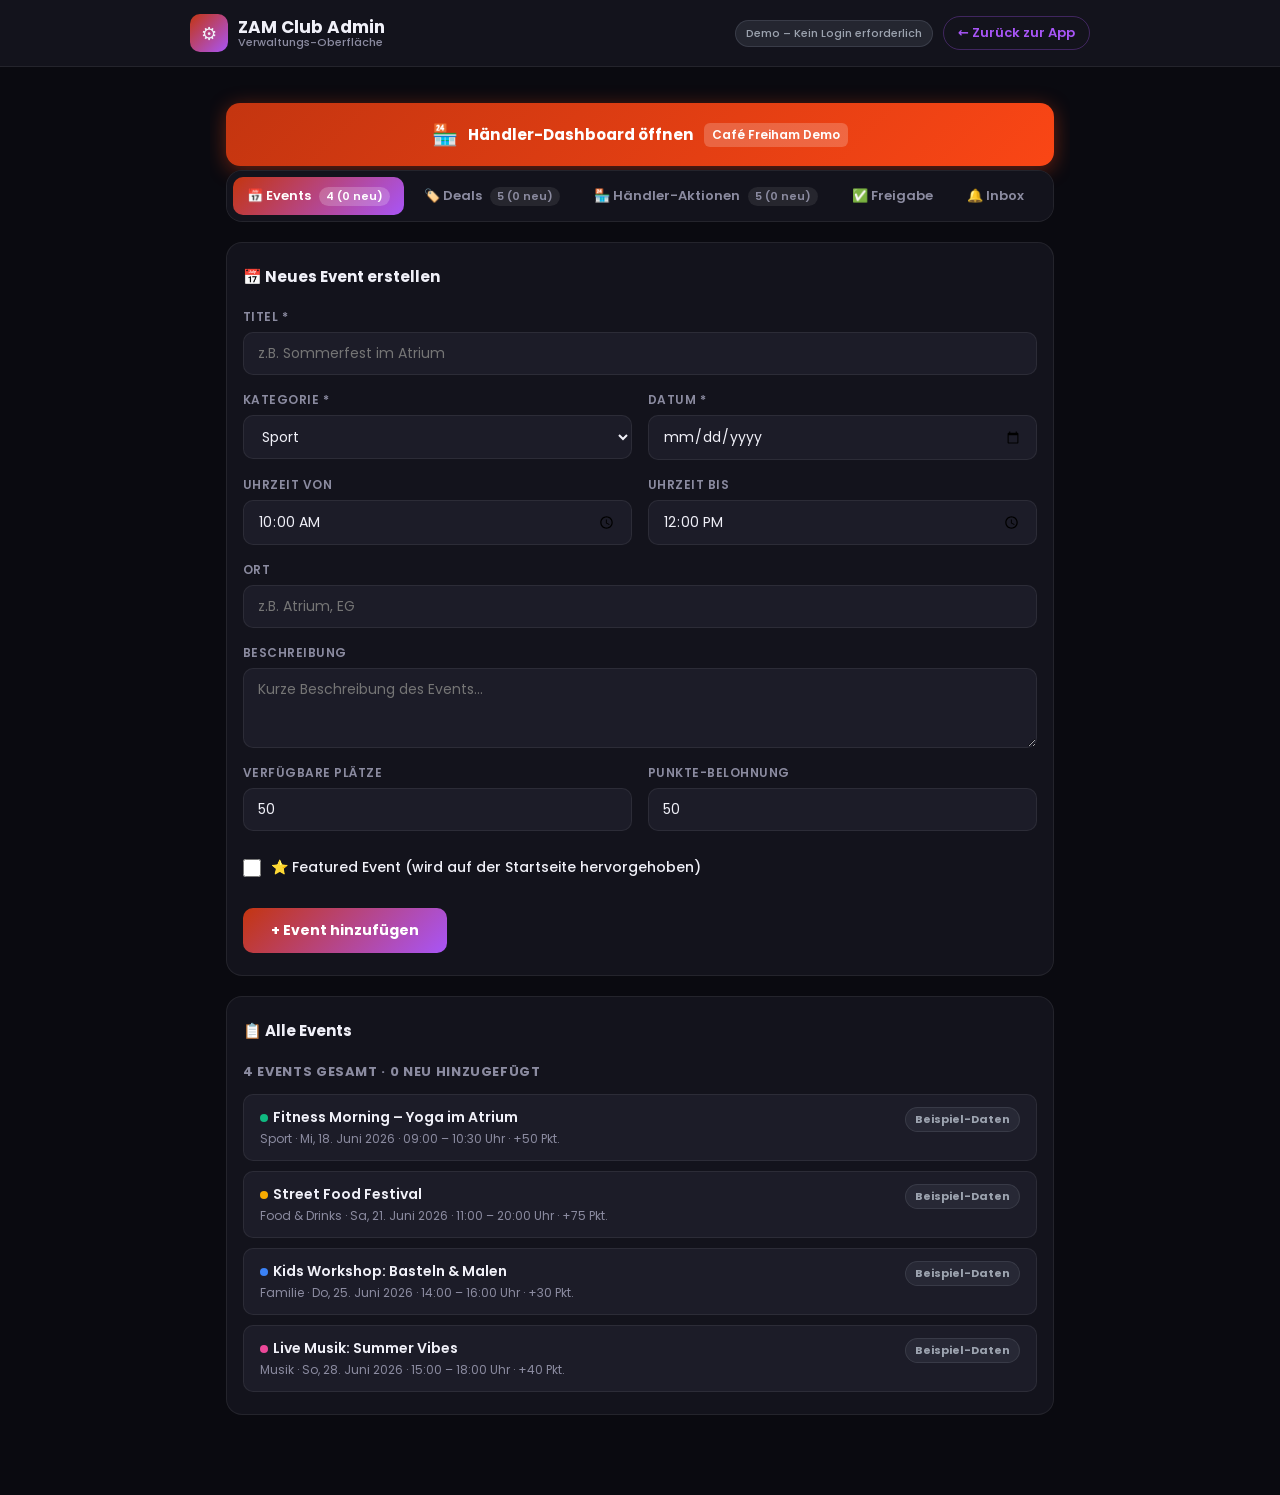
==== commit 6fd97196: "Replace full color system: purple→ZAM Orange (#FA4615), bg→#1A1A1A, accent→#F7AB00" ====
--- a/admin.html
+++ b/admin.html
@@ -17,9 +17,9 @@
       --border:     rgba(255,255,255,0.07);
       --text:       #f0f0f8;
       --text-muted: #8b8ba0;
-      --primary:    #6d28d9;
+      --primary:    #c43510;
       --primary2:   #a855f7;
-      --grad:       linear-gradient(135deg, #6d28d9, #a855f7);
+      --grad:       linear-gradient(135deg, #c43510, #a855f7);
       --success:    #10b981;
       --danger:     #ef4444;
       --radius:     16px;
@@ -447,7 +447,7 @@
       .admin-header-inner { gap: 8px; }
       .card { padding: 14px; }
     }
-    .admin-submission-card { background:var(--surface-2,#1a1a2e); border:1px solid var(--border,rgba(255,255,255,0.1)); border-radius:12px; padding:16px; margin-bottom:10px; }
+    .admin-submission-card { background:var(--surface-2,#1a1a1a); border:1px solid var(--border,rgba(255,255,255,0.1)); border-radius:12px; padding:16px; margin-bottom:10px; }
     .admin-submission-card-header { display:flex; align-items:center; gap:10px; margin-bottom:12px; flex-wrap:wrap; }
     .admin-submission-card-body { font-size:0.8rem; color:var(--dim,#888); margin-bottom:12px; line-height:1.5; }
     .admin-submission-card-body strong { color:#fff; }
@@ -455,15 +455,15 @@
     .admin-submission-actions button { padding:7px 14px; border-radius:8px; font-size:0.75rem; font-weight:600; cursor:pointer; border:none; }
     .submission-type-badge { font-size:0.62rem; font-weight:700; text-transform:uppercase; letter-spacing:0.08em; padding:3px 8px; border-radius:6px; }
     .submission-type-event { background:rgba(59,130,246,0.15); color:#60a5fa; }
-    .submission-type-deal { background:rgba(245,158,11,0.15); color:#fbbf24; }
+    .submission-type-deal { background:rgba(247,171,0,0.15); color:#F7AB00; }
     .submission-status { font-size:0.65rem; font-weight:700; padding:3px 8px; border-radius:6px; }
-    .status-pending { background:rgba(245,158,11,0.15); color:#fbbf24; }
+    .status-pending { background:rgba(247,171,0,0.15); color:#F7AB00; }
     .status-approved,.status-live { background:rgba(16,185,129,0.15); color:#34d399; }
     .status-rejected { background:rgba(239,68,68,0.12); color:#f87171; }
     .status-draft { background:rgba(255,255,255,0.06); color:rgba(255,255,255,0.4); }
     .btn-approve { background:rgba(16,185,129,0.2); color:#34d399; border:1px solid rgba(16,185,129,0.3) !important; }
     .btn-reject { background:rgba(239,68,68,0.12); color:#f87171; border:1px solid rgba(239,68,68,0.2) !important; }
-    .btn-feature { background:rgba(139,92,246,0.15); color:#c4b5fd; border:1px solid rgba(139,92,246,0.3) !important; }
+    .btn-feature { background:rgba(250,70,21,0.15); color:#ffb399; border:1px solid rgba(250,70,21,0.3) !important; }
   </style>
 </head>
 <body>
@@ -491,7 +491,7 @@
 
   <!-- Händler-Dashboard Vorschau Button (always visible) -->
   <div style="padding:16px 0 4px">
-    <button onclick="openDemoMerchantPreview()" style="width:100%;display:flex;align-items:center;justify-content:center;gap:10px;padding:16px;background:linear-gradient(135deg,#6d28d9,#8b5cf6);color:#fff;border:none;border-radius:14px;font-size:0.95rem;font-weight:700;font-family:inherit;cursor:pointer;box-shadow:0 4px 20px rgba(139,92,246,0.4)">
+    <button onclick="openDemoMerchantPreview()" style="width:100%;display:flex;align-items:center;justify-content:center;gap:10px;padding:16px;background:linear-gradient(135deg,#c43510,#FA4615);color:#fff;border:none;border-radius:14px;font-size:0.95rem;font-weight:700;font-family:inherit;cursor:pointer;box-shadow:0 4px 20px rgba(250,70,21,0.4)">
       <span style="font-size:1.3rem">🏪</span>
       Händler-Dashboard öffnen
       <span style="font-size:0.75rem;background:rgba(255,255,255,0.2);padding:3px 8px;border-radius:6px;font-weight:600">Café Freiham Demo</span>
@@ -515,7 +515,7 @@
       </button>
       <button class="tab-btn" data-tab="moderation" role="tab">
         ✅ Freigabe
-        <span class="count" id="count-moderation" style="background:#f59e0b;color:#000">0</span>
+        <span class="count" id="count-moderation" style="background:#F7AB00;color:#000">0</span>
       </button>
       <button class="tab-btn" data-tab="notifications" role="tab">
         🔔 Inbox
@@ -699,7 +699,7 @@
           </div>
           <div class="form-group">
             <label for="promo-color">Aktions-Farbe</label>
-            <input type="color" id="promo-color" value="#f59e0b" />
+            <input type="color" id="promo-color" value="#F7AB00" />
           </div>
           <div class="form-group full">
             <label for="promo-text">Aktions-Text *</label>
@@ -739,6 +739,14 @@
       <div style="margin-top:24px">
         <h3 style="font-size:0.95rem;font-weight:700;margin-bottom:16px">📤 Händler-Einreichungen (Events &amp; Deals)</h3>
         <div id="admin-merchant-submissions">
+          <p style="color:var(--dim,#888);text-align:center;padding:20px">Lade...</p>
+        </div>
+      </div>
+
+      <div style="margin-top:24px">
+        <h3 style="font-size:0.95rem;font-weight:700;margin-bottom:8px">📸 Foto-Moderations-Warteschlange</h3>
+        <p style="font-size:0.82rem;color:#888;margin-bottom:16px">Fotos aus Community-Challenges. Auto-genehmigte Fotos können hier abgelehnt oder als Featured markiert werden.</p>
+        <div id="admin-photo-moderation">
           <p style="color:var(--dim,#888);text-align:center;padding:20px">Lade...</p>
         </div>
       </div>
@@ -772,7 +780,7 @@
     <div class="card">
       <div class="card-title" style="display:flex;align-items:center;justify-content:space-between">
         📊 Center Analytics
-        <select id="admin-analytics-period" onchange="renderAdminAnalyticsTab()" style="background:#1c1c28;border:1px solid rgba(139,92,246,0.3);color:#c4b5fd;border-radius:8px;padding:4px 8px;font-size:0.7rem;font-family:inherit">
+        <select id="admin-analytics-period" onchange="renderAdminAnalyticsTab()" style="background:#1c1c28;border:1px solid rgba(250,70,21,0.3);color:#ffb399;border-radius:8px;padding:4px 8px;font-size:0.7rem;font-family:inherit">
           <option value="7">7 Tage</option>
           <option value="30" selected>30 Tage</option>
         </select>
@@ -794,7 +802,13 @@
 
     <!-- Refresh Button -->
     <div style="display:flex;justify-content:flex-end;margin-bottom:12px">
-      <button onclick="renderBetreiberDashboard()" style="background:rgba(139,92,246,0.15);border:1px solid rgba(139,92,246,0.3);color:#c4b5fd;border-radius:10px;padding:8px 16px;font-size:0.75rem;font-weight:600;font-family:inherit;cursor:pointer">↻ Aktualisieren</button>
+      <button onclick="renderBetreiberDashboard()" style="background:rgba(250,70,21,0.15);border:1px solid rgba(250,70,21,0.3);color:#ffb399;border-radius:10px;padding:8px 16px;font-size:0.75rem;font-weight:600;font-family:inherit;cursor:pointer">↻ Aktualisieren</button>
+    </div>
+
+    <!-- Rewards Stats -->
+    <div class="card">
+      <div class="card-title">🎁 Belohnungs-Übersicht</div>
+      <div id="admin-rewards-stats" style="display:grid;grid-template-columns:repeat(2,1fr);gap:10px"></div>
     </div>
 
     <!-- 1. Betreiber Dashboard -->
@@ -865,6 +879,12 @@
       <div id="b-system-status"></div>
     </div>
 
+    <!-- 9. Belohnungs-Übersicht -->
+    <div class="card">
+      <div class="card-title">🎁 Belohnungs-Übersicht</div>
+      <div id="admin-rewards-stats" style="display:grid;grid-template-columns:repeat(2,1fr);gap:10px"></div>
+    </div>
+
   </div>
 
   </div><!-- /.admin-content -->
@@ -883,10 +903,10 @@
 
 const CAT_COLORS = {
   'Sport':         '#10b981',
-  'Food & Drinks': '#f59e0b',
+  'Food & Drinks': '#F7AB00',
   'Familie':       '#3b82f6',
   'Musik':         '#ec4899',
-  'Shopping':      '#8b5cf6',
+  'Shopping':      '#FA4615',
   'Sonstiges':     '#6b7280',
   'Mode':          '#ec4899',
   'Restaurant':    '#ef4444',
@@ -921,7 +941,7 @@
 ];
 
 const MOCK_PROMOS = [
-  { merchant_id: 'mer_001', merchant_name: 'Café Aroma', promo_text: '20% auf alle Heißgetränke', promo_color: '#f59e0b' },
+  { merchant_id: 'mer_001', merchant_name: 'Café Aroma', promo_text: '20% auf alle Heißgetränke', promo_color: '#F7AB00' },
   { merchant_id: 'mer_002', merchant_name: 'FashionHub', promo_text: '15% Sommerrabatt', promo_color: '#ec4899' },
   { merchant_id: 'mer_003', merchant_name: 'Trattoria Bella', promo_text: '2+1 Pizza-Aktion', promo_color: '#ef4444' },
   { merchant_id: 'mer_004', merchant_name: 'FitZone', promo_text: '1 Monat gratis testen', promo_color: '#10b981' },
@@ -1113,7 +1133,7 @@
   container.innerHTML = '';
   all.forEach(promo => {
     const isAdmin = promo.id && promo.id.startsWith('adm_');
-    const color   = promo.promo_color || '#f59e0b';
+    const color   = promo.promo_color || '#F7AB00';
     const card    = document.createElement('div');
     card.className = 'item-card';
     card.innerHTML = `
@@ -1302,7 +1322,7 @@
   setAdminPromos(promos);
 
   this.reset();
-  colorEl.value = '#f59e0b';
+  colorEl.value = '#F7AB00';
 
   showSuccess('success-promos');
   renderPromosList();
@@ -1327,7 +1347,7 @@
 }
 
 function statusBadge(status) {
-  const map = { pending: { bg: '#f59e0b22', color: '#f59e0b', label: 'Ausstehend' }, approved: { bg: '#10b98122', color: '#10b981', label: 'Freigegeben' }, rejected: { bg: '#ef444422', color: '#ef4444', label: 'Abgelehnt' } };
+  const map = { pending: { bg: '#F7AB0022', color: '#F7AB00', label: 'Ausstehend' }, approved: { bg: '#10b98122', color: '#10b981', label: 'Freigegeben' }, rejected: { bg: '#ef444422', color: '#ef4444', label: 'Abgelehnt' } };
   const s = map[status] || map.pending;
   return `<span style="background:${s.bg};color:${s.color};border:1px solid ${s.color}44;border-radius:6px;padding:2px 8px;font-size:0.72rem;font-weight:700">${s.label}</span>`;
 }
@@ -1336,7 +1356,7 @@
   const isPending  = (item.status || 'pending') === 'pending';
   const isHandled  = ['approved','rejected','inactive'].includes(item.status);
   return `
-    <div style="background:#111118;border:1px solid rgba(255,255,255,0.06);border-radius:10px;padding:14px;margin-bottom:10px">
+    <div style="background:#212121;border:1px solid rgba(255,255,255,0.06);border-radius:10px;padding:14px;margin-bottom:10px">
       <div style="display:flex;align-items:flex-start;justify-content:space-between;gap:8px;margin-bottom:8px">
         <strong style="font-size:0.88rem;flex:1">${item.title || item.content?.slice(0,60) || '(Kein Titel)'}</strong>
         ${statusBadge(item.status || 'pending')}
@@ -1347,7 +1367,7 @@
       ${item.store_name ? `<div style="font-size:0.75rem;color:#888;margin-bottom:4px">🏪 ${item.store_name}</div>` : ''}
       ${item.expiry_formatted ? `<div style="font-size:0.75rem;color:#888;margin-bottom:4px">🗓 Bis ${item.expiry_formatted}</div>` : ''}
       ${item.date_formatted   ? `<div style="font-size:0.75rem;color:#888;margin-bottom:4px">📅 ${item.date_formatted}</div>` : ''}
-      ${item.discount ? `<div style="font-size:0.75rem;color:#8b5cf6;margin-bottom:4px;font-weight:600">${item.discount}</div>` : ''}
+      ${item.discount ? `<div style="font-size:0.75rem;color:#FA4615;margin-bottom:4px;font-weight:600">${item.discount}</div>` : ''}
       ${item.reject_reason ? `<div style="font-size:0.75rem;color:#ef4444;margin-bottom:4px">Ablehnungsgrund: ${item.reject_reason}</div>` : ''}
       <div style="display:flex;gap:6px;flex-wrap:wrap;margin-top:10px">
         ${isPending ? `
@@ -1427,14 +1447,14 @@
     const d = new Date(n.created_at);
     const dateStr = d.toLocaleDateString('de-DE', { day:'2-digit', month:'2-digit' }) + ' ' + d.toLocaleTimeString('de-DE', { hour:'2-digit', minute:'2-digit' });
     return `
-      <div style="background:${n.is_read ? '#111118' : '#1a1a2e'};border:1px solid ${n.is_read ? 'rgba(255,255,255,0.06)' : 'rgba(139,92,246,0.3)'};border-radius:10px;padding:14px;margin-bottom:8px;display:flex;gap:12px;align-items:flex-start" onclick="markNotifRead('${n.id}');this.style.background='#111118';this.style.borderColor='rgba(255,255,255,0.06)'">
+      <div style="background:${n.is_read ? '#212121' : '#1a1a1a'};border:1px solid ${n.is_read ? 'rgba(255,255,255,0.06)' : 'rgba(250,70,21,0.3)'};border-radius:10px;padding:14px;margin-bottom:8px;display:flex;gap:12px;align-items:flex-start" onclick="markNotifRead('${n.id}');this.style.background='#212121';this.style.borderColor='rgba(255,255,255,0.06)'">
         <div style="font-size:1.4rem">${n.type === 'deal' ? '🏷️' : n.type === 'event' ? '📅' : '💬'}</div>
         <div style="flex:1">
           <div style="font-size:0.85rem;font-weight:600;margin-bottom:3px">${n.title}</div>
           <div style="font-size:0.78rem;color:#aaa">${n.body}</div>
           <div style="font-size:0.7rem;color:#666;margin-top:4px">${dateStr}</div>
         </div>
-        ${!n.is_read ? '<div style="width:8px;height:8px;background:#8b5cf6;border-radius:50%;flex-shrink:0;margin-top:4px"></div>' : ''}
+        ${!n.is_read ? '<div style="width:8px;height:8px;background:#FA4615;border-radius:50%;flex-shrink:0;margin-top:4px"></div>' : ''}
       </div>
     `;
   }).join('');
@@ -1494,7 +1514,7 @@
       {icon:'📊', value: stats.totalEvents, label: 'Events total'},
     ];
     kpiEl.innerHTML = kpis.map(k => `
-      <div style="background:rgba(139,92,246,0.08);border:1px solid rgba(139,92,246,0.2);border-radius:12px;padding:12px;text-align:center">
+      <div style="background:rgba(250,70,21,0.08);border:1px solid rgba(250,70,21,0.2);border-radius:12px;padding:12px;text-align:center">
         <div style="font-size:1.4rem;font-weight:800;color:#fff">${k.value}</div>
         <div style="font-size:0.58rem;color:rgba(255,255,255,0.4);margin-top:2px;text-transform:uppercase;letter-spacing:0.06em">${k.icon} ${k.label}</div>
       </div>`).join('');
@@ -1506,7 +1526,7 @@
     const max = Math.max(...stats.growth.map(g => g.count), 1);
     chartEl.innerHTML = stats.growth.map(g => `
       <div style="flex:1;display:flex;flex-direction:column;align-items:center;gap:4px;height:100%">
-        <div style="width:100%;border-radius:3px 3px 0 0;background:linear-gradient(to top,#6d28d9,#a78bfa);min-height:2px;margin-top:auto;height:${Math.max(4,(g.count/max)*100)}%"></div>
+        <div style="width:100%;border-radius:3px 3px 0 0;background:linear-gradient(to top,#c43510,#ff6b3d);min-height:2px;margin-top:auto;height:${Math.max(4,(g.count/max)*100)}%"></div>
         <div style="font-size:0.44rem;color:rgba(255,255,255,0.3);white-space:nowrap">${g.label}</div>
       </div>`).join('');
   }
@@ -1515,14 +1535,14 @@
   const zonesEl = document.getElementById('admin-analytics-zones');
   if (zonesEl && stats.zoneVisits) {
     const zoneNames  = {mk2_1:'MK 2(1)', mk2_2:'MK 2(2)', mk2_3:'MK 2(3)', mk2_4:'MK 2(4)', plaza:'Gandhi-Platz'};
-    const zoneColors = {mk2_1:'#d97706', mk2_2:'#7c3aed', mk2_3:'#059669', mk2_4:'#2563eb', plaza:'#8b5cf6'};
+    const zoneColors = {mk2_1:'#d97706', mk2_2:'#d93e12', mk2_3:'#059669', mk2_4:'#2563eb', plaza:'#FA4615'};
     const entries = Object.entries(stats.zoneVisits).sort((a,b)=>b[1]-a[1]);
     const maxV = Math.max(...entries.map(z=>z[1]), 1);
     zonesEl.innerHTML = entries.map(([z, c]) => `
       <div style="display:flex;align-items:center;gap:10px;padding:6px 0;border-bottom:1px solid rgba(255,255,255,0.04)">
         <div style="font-size:0.7rem;font-weight:600;width:80px;flex-shrink:0;color:${zoneColors[z]||'#e2e8f0'}">${zoneNames[z]||z}</div>
         <div style="flex:1;height:8px;border-radius:4px;background:rgba(255,255,255,0.07);overflow:hidden">
-          <div style="height:100%;border-radius:4px;background:${zoneColors[z]||'#8b5cf6'};width:${(c/maxV*100).toFixed(0)}%"></div>
+          <div style="height:100%;border-radius:4px;background:${zoneColors[z]||'#FA4615'};width:${(c/maxV*100).toFixed(0)}%"></div>
         </div>
         <div style="font-size:0.65rem;font-weight:700;color:rgba(255,255,255,0.5);width:25px;text-align:right">${c}</div>
       </div>`).join('');
@@ -1544,7 +1564,7 @@
             <div style="display:flex;align-items:center;gap:8px;padding:6px 0;border-bottom:1px solid rgba(255,255,255,0.04)">
               <span style="font-size:0.9rem">${i===0?'🥇':i===1?'🥈':'🥉'}</span>
               <span style="flex:1;font-size:0.72rem;color:#e2e8f0">${s.icon} ${id}</span>
-              <span style="font-size:0.72rem;font-weight:700;color:#8b5cf6">${count} Aufrufe</span>
+              <span style="font-size:0.72rem;font-weight:700;color:#FA4615">${count} Aufrufe</span>
             </div>`).join('')}
       </div>`).join('');
   }
@@ -1555,8 +1575,8 @@
 // ═══════════════════════════════════════════════
 
 function bKpi(num, label, color) {
-  return `<div style="background:var(--surface2);border:1px solid rgba(139,92,246,0.15);border-radius:12px;padding:14px;text-align:center">
-    <div style="font-size:1.4rem;font-weight:800;color:${color||'#8b5cf6'}">${num}</div>
+  return `<div style="background:var(--surface2);border:1px solid rgba(250,70,21,0.15);border-radius:12px;padding:14px;text-align:center">
+    <div style="font-size:1.4rem;font-weight:800;color:${color||'#FA4615'}">${num}</div>
     <div style="font-size:0.62rem;font-weight:600;text-transform:uppercase;letter-spacing:0.08em;color:rgba(255,255,255,0.35);margin-top:4px">${label}</div>
   </div>`;
 }
@@ -1567,7 +1587,7 @@
     <div style="display:flex;align-items:center;gap:10px;padding:8px 0;border-bottom:1px solid rgba(255,255,255,0.04)">
       <span style="font-size:0.9rem">${['🥇','🥈','🥉','4️⃣','5️⃣'][i]||'#'}</span>
       <span style="flex:1;font-size:0.75rem;color:#e2e8f0">${icon} ${bEsc(id)}</span>
-      <span style="font-size:0.72rem;font-weight:700;color:#8b5cf6">${count} ${metricLabel}</span>
+      <span style="font-size:0.72rem;font-weight:700;color:#FA4615">${count} ${metricLabel}</span>
     </div>`).join('');
 }
 
@@ -1577,12 +1597,12 @@
 
 function bZoneBar(zone, count, maxV) {
   const names  = {mk2_1:'MK 2(1) Orange', mk2_2:'MK 2(2) Lila', mk2_3:'MK 2(3) Grün', mk2_4:'MK 2(4) Blau', plaza:'Gandhi-Platz'};
-  const colors = {mk2_1:'#d97706', mk2_2:'#7c3aed', mk2_3:'#059669', mk2_4:'#2563eb', plaza:'#8b5cf6'};
+  const colors = {mk2_1:'#d97706', mk2_2:'#d93e12', mk2_3:'#059669', mk2_4:'#2563eb', plaza:'#FA4615'};
   const pct = maxV > 0 ? (count / maxV * 100).toFixed(0) : 0;
   return `<div style="display:flex;align-items:center;gap:10px;padding:8px 0;border-bottom:1px solid rgba(255,255,255,0.04)">
     <div style="font-size:0.7rem;font-weight:600;width:110px;flex-shrink:0;color:${colors[zone]||'#e2e8f0'}">${names[zone]||zone}</div>
     <div style="flex:1;height:8px;border-radius:4px;background:rgba(255,255,255,0.07);overflow:hidden">
-      <div style="height:100%;width:${pct}%;border-radius:4px;background:${colors[zone]||'#8b5cf6'}"></div>
+      <div style="height:100%;width:${pct}%;border-radius:4px;background:${colors[zone]||'#FA4615'}"></div>
     </div>
     <div style="font-size:0.65rem;font-weight:700;color:rgba(255,255,255,0.5);width:30px;text-align:right">${count}</div>
   </div>`;
@@ -1612,10 +1632,10 @@
   const activeMerchants = merchants.filter(m => m.status === 'active').length;
   const el1 = document.getElementById('b-platform-kpis');
   if (el1) el1.innerHTML = [
-    bKpi(totalUsers,    'Nutzer gesamt',   '#8b5cf6'),
+    bKpi(totalUsers,    'Nutzer gesamt',   '#FA4615'),
     bKpi(activeToday,   'Aktiv heute',     '#22c55e'),
     bKpi(activeWeek,    'Aktiv diese Woche','#3b82f6'),
-    bKpi(newThisWeek,   'Neu diese Woche', '#f59e0b'),
+    bKpi(newThisWeek,   'Neu diese Woche', '#F7AB00'),
     bKpi(activeMerchants,'Aktive Händler', '#d97706'),
     bKpi(accounts.filter(a=>a.role==='merchant').length, 'Händler-Accounts', '#a855f7'),
   ].join('');
@@ -1625,8 +1645,8 @@
   const allLikes    = posts.reduce((s, p) => s + (p.likes || 0), 0);
   const el2 = document.getElementById('b-community-kpis');
   if (el2) el2.innerHTML = [
-    bKpi(posts.filter(p=>p.status==='approved').length, 'Beiträge', '#8b5cf6'),
-    bKpi(posts.filter(p=>p.status==='pending').length,  'In Warteschlange', '#f59e0b'),
+    bKpi(posts.filter(p=>p.status==='approved').length, 'Beiträge', '#FA4615'),
+    bKpi(posts.filter(p=>p.status==='pending').length,  'In Warteschlange', '#F7AB00'),
     bKpi(allComments, 'Kommentare', '#22c55e'),
     bKpi(allLikes,    'Likes', '#ec4899'),
   ].join('');
@@ -1649,10 +1669,10 @@
   const totalRegs  = events.reduce((s, e) => s + (e.registrations||[]).length, 0);
   const el3 = document.getElementById('b-event-kpis');
   if (el3) el3.innerHTML = [
-    bKpi(events.filter(e=>e.status==='active').length, 'Aktive Events', '#8b5cf6'),
+    bKpi(events.filter(e=>e.status==='active').length, 'Aktive Events', '#FA4615'),
     bKpi(totalRegs,  'Anmeldungen gesamt', '#22c55e'),
     bKpi(evViews,    'Aufrufe (Analytics)', '#3b82f6'),
-    bKpi(evCheckins, 'Check-ins', '#f59e0b'),
+    bKpi(evCheckins, 'Check-ins', '#F7AB00'),
   ].join('');
 
   // Top events by registrations
@@ -1669,10 +1689,10 @@
   const dealRedeem = analytics.filter(e => e.type === 'deal_redeem').length;
   const el4 = document.getElementById('b-deal-kpis');
   if (el4) el4.innerHTML = [
-    bKpi(deals.filter(d=>d.status==='active').length, 'Aktive Deals', '#8b5cf6'),
+    bKpi(deals.filter(d=>d.status==='active').length, 'Aktive Deals', '#FA4615'),
     bKpi(dealViews,  'Deal-Aufrufe', '#3b82f6'),
     bKpi(dealSaves,  'Gespeichert', '#22c55e'),
-    bKpi(dealRedeem, 'Eingelöst', '#f59e0b'),
+    bKpi(dealRedeem, 'Eingelöst', '#F7AB00'),
   ].join('');
 
   // Top deals by views (from analytics)
@@ -1735,8 +1755,8 @@
   const el7 = document.getElementById('b-revenue-kpis');
   if (el7) el7.innerHTML = [
     bKpi(activeContracts.length, 'Aktive Pakete', '#22c55e'),
-    bKpi(monthlyRevenue+'€', 'Monatl. Umsatz', '#8b5cf6'),
-    bKpi(premiumCount, 'Premium-Händler', '#f59e0b'),
+    bKpi(monthlyRevenue+'€', 'Monatl. Umsatz', '#FA4615'),
+    bKpi(premiumCount, 'Premium-Händler', '#F7AB00'),
     bKpi(trialContracts.length, 'In Testphase', '#3b82f6'),
   ].join('');
 
@@ -1748,7 +1768,7 @@
       <div style="display:flex;align-items:center;gap:10px;padding:8px 0;border-bottom:1px solid rgba(255,255,255,0.04)">
         <div style="font-size:0.75rem;font-weight:600;color:#e2e8f0;width:110px;flex-shrink:0">${planNames[id]||id}</div>
         <div style="flex:1;height:8px;border-radius:4px;background:rgba(255,255,255,0.07);overflow:hidden">
-          <div style="height:100%;width:${(count/maxC*100).toFixed(0)}%;border-radius:4px;background:linear-gradient(90deg,#6d28d9,#a78bfa)"></div>
+          <div style="height:100%;width:${(count/maxC*100).toFixed(0)}%;border-radius:4px;background:linear-gradient(90deg,#c43510,#ff6b3d)"></div>
         </div>
         <div style="font-size:0.72rem;font-weight:700;color:rgba(255,255,255,0.5);width:20px;text-align:right">${count}</div>
       </div>`).join('');
@@ -1759,8 +1779,8 @@
     contractsEl.innerHTML = contracts.length ? contracts.slice().reverse().slice(0,10).map(c=>`
       <div style="display:flex;align-items:center;gap:10px;padding:8px 0;border-bottom:1px solid rgba(255,255,255,0.04)">
         <div style="flex:1"><div style="font-size:0.78rem;font-weight:600;color:#e2e8f0">${bEsc(c.plan_name)}</div><div style="font-size:0.65rem;color:rgba(255,255,255,0.35)">${new Date(c.created_at).toLocaleDateString('de-DE')} · ${c.months} Mon.</div></div>
-        <div style="text-align:right"><div style="font-size:0.8rem;font-weight:700;color:#a78bfa">${c.price}€</div>
-        <span style="font-size:0.62rem;font-weight:700;padding:2px 8px;border-radius:12px;background:${c.status==='active'?'rgba(34,197,94,0.15)':c.status==='trial'?'rgba(245,158,11,0.15)':'rgba(239,68,68,0.1)'};color:${c.status==='active'?'#22c55e':c.status==='trial'?'#f59e0b':'#ef4444'}">${{active:'Aktiv',trial:'Test',cancelled:'Gekündigt',expired:'Abgelaufen'}[c.status]||c.status}</span></div>
+        <div style="text-align:right"><div style="font-size:0.8rem;font-weight:700;color:#ff6b3d">${c.price}€</div>
+        <span style="font-size:0.62rem;font-weight:700;padding:2px 8px;border-radius:12px;background:${c.status==='active'?'rgba(34,197,94,0.15)':c.status==='trial'?'rgba(247,171,0,0.15)':'rgba(239,68,68,0.1)'};color:${c.status==='active'?'#22c55e':c.status==='trial'?'#F7AB00':'#ef4444'}">${{active:'Aktiv',trial:'Test',cancelled:'Gekündigt',expired:'Abgelaufen'}[c.status]||c.status}</span></div>
       </div>`).join('') : '<div style="font-size:0.72rem;color:rgba(255,255,255,0.3);padding:8px 0">Noch keine Verträge</div>';
   }
 
@@ -1769,7 +1789,7 @@
   try { for (let k in localStorage) { if (k.startsWith('zamclub')) storageUsed += (localStorage[k]||'').length; } } catch {}
   const storageMB = (storageUsed / 1024).toFixed(1);
   const pushPerm = ('Notification' in window) ? Notification.permission : 'unsupported';
-  const pushColor = {granted:'#22c55e',denied:'#ef4444',default:'#f59e0b',unsupported:'rgba(255,255,255,0.3)'}[pushPerm]||'#fff';
+  const pushColor = {granted:'#22c55e',denied:'#ef4444',default:'#F7AB00',unsupported:'rgba(255,255,255,0.3)'}[pushPerm]||'#fff';
   const swStatus = ('serviceWorker' in navigator) ? 'Unterstützt' : 'Nicht verfügbar';
   const analyticsCount = analytics.length;
   const errors = (() => { try { return JSON.parse(localStorage.getItem('zamclub_errors')||'[]'); } catch { return []; } })();
@@ -1777,7 +1797,7 @@
   if (sysEl) sysEl.innerHTML = `
     <div style="display:grid;grid-template-columns:1fr 1fr;gap:10px;margin-bottom:16px">
       ${bKpi('OK', 'App-Status', '#22c55e')}
-      ${bKpi(storageMB+'KB', 'Speicher genutzt', '#8b5cf6')}
+      ${bKpi(storageMB+'KB', 'Speicher genutzt', '#FA4615')}
       ${bKpi(analyticsCount, 'Analytics-Events', '#3b82f6')}
       ${bKpi(errors.length, 'Fehler-Logs', errors.length>0?'#ef4444':'#22c55e')}
     </div>
@@ -1788,7 +1808,7 @@
       </div>
       <div style="display:flex;align-items:center;justify-content:space-between;padding:10px 14px;background:rgba(255,255,255,0.03);border-radius:10px;border:1px solid rgba(255,255,255,0.06)">
         <span style="font-size:0.78rem;color:#e2e8f0">Service Worker</span>
-        <span style="font-size:0.75rem;font-weight:700;color:${swStatus==='Unterstützt'?'#22c55e':'#f59e0b'}">${swStatus}</span>
+        <span style="font-size:0.75rem;font-weight:700;color:${swStatus==='Unterstützt'?'#22c55e':'#F7AB00'}">${swStatus}</span>
       </div>
       <div style="display:flex;align-items:center;justify-content:space-between;padding:10px 14px;background:rgba(255,255,255,0.03);border-radius:10px;border:1px solid rgba(255,255,255,0.06)">
         <span style="font-size:0.78rem;color:#e2e8f0">localStorage</span>
@@ -1796,7 +1816,7 @@
       </div>
       <div style="display:flex;align-items:center;justify-content:space-between;padding:10px 14px;background:rgba(255,255,255,0.03);border-radius:10px;border:1px solid rgba(255,255,255,0.06)">
         <span style="font-size:0.78rem;color:#e2e8f0">Supabase</span>
-        <span style="font-size:0.75rem;font-weight:700;color:#f59e0b">Vorbereitet (localStorage-Modus)</span>
+        <span style="font-size:0.75rem;font-weight:700;color:#F7AB00">Vorbereitet (localStorage-Modus)</span>
       </div>
     </div>
     ${errors.length ? `<div style="margin-top:12px"><div style="font-size:0.72rem;font-weight:700;text-transform:uppercase;letter-spacing:0.08em;color:rgba(239,68,68,0.6);margin-bottom:8px">Fehler-Logs</div>${errors.slice(-5).reverse().map(e=>`<div style="font-size:0.7rem;color:#fca5a5;padding:6px 10px;background:rgba(239,68,68,0.08);border-radius:8px;margin-bottom:4px;font-family:monospace">${bEsc(JSON.stringify(e))}</div>`).join('')}</div>` : ''}`;
@@ -1810,25 +1830,73 @@
   } catch { return []; }
 }
 
+function renderAdminRewardStats() {
+  const el = document.getElementById('admin-rewards-stats');
+  if (!el) return;
+  const g = JSON.parse(localStorage.getItem('zamclub_global')||'{}');
+  const accounts = g.accounts || [];
+  const subs     = JSON.parse(localStorage.getItem('zam_photo_submissions')||'[]');
+  const rewards  = JSON.parse(localStorage.getItem('zam_rewards')||'[]');
+  const stats = [
+    { label:'Aktive Gutscheine',    value: rewards.filter(r=>r.status==='available').length, color:'#F7AB00' },
+    { label:'Eingelöst',            value: rewards.filter(r=>r.status==='redeemed').length,  color:'#34d399' },
+    { label:'Challenge-Fotos',      value: subs.length,                                      color:'#ff6b3d' },
+    { label:'Referral-Codes',       value: accounts.filter(a=>localStorage.getItem('zam_referral_'+a.id)).length, color:'#60a5fa' },
+  ];
+  el.innerHTML = stats.map(s => `
+    <div style="background:rgba(255,255,255,0.03);border:1px solid rgba(255,255,255,0.07);border-radius:12px;padding:14px;text-align:center">
+      <div style="font-size:1.6rem;font-weight:900;color:${s.color}">${s.value}</div>
+      <div style="font-size:0.7rem;color:#888;margin-top:3px">${s.label}</div>
+    </div>`).join('');
+}
+
 // Tab wechsel
 document.querySelectorAll('.tab-btn').forEach(btn => {
   btn.addEventListener('click', () => {
-    if (btn.dataset.tab === 'moderation')     renderModeration();
+    if (btn.dataset.tab === 'moderation')     { renderModeration(); renderAdminMerchantSubmissions(); renderPhotoModeration(); }
     if (btn.dataset.tab === 'notifications')  { renderNotifications(); markAllNotifsRead(); }
     if (btn.dataset.tab === 'analytics')      renderAdminAnalyticsTab();
-    if (btn.dataset.tab === 'betreiber')      { renderBetreiberDashboard(); renderAdminMerchantPreviewSelect(); }
+    if (btn.dataset.tab === 'betreiber')      { renderBetreiberDashboard(); renderAdminMerchantPreviewSelect(); renderAdminRewardStats(); }
   });
 });
 
 // ═══════════════════════════════════════════════
+function renderAdminRewardStats() {
+  const el = document.getElementById('admin-rewards-stats');
+  if (!el) return;
+  const rewards  = JSON.parse(localStorage.getItem('zam_rewards')||'[]');
+  const subs     = JSON.parse(localStorage.getItem('zam_photo_submissions')||'[]');
+  const chs      = JSON.parse(localStorage.getItem('zam_photo_challenges')||'[]');
+  const g        = JSON.parse(localStorage.getItem('zamclub_global')||'{}');
+  const accounts = g.accounts || [];
+  let completed  = 0;
+  chs.forEach(ch => { const c = subs.filter(s=>s.challenge_id===ch.id).length; if (c >= ch.required_photos_count) completed++; });
+  const refCodes = accounts.filter(a => localStorage.getItem('zam_refcode_'+a.id)).length;
+  [
+    { label:'Aktive Gutscheine',   value: rewards.filter(r=>r.status==='available').length, color:'#F7AB00' },
+    { label:'Eingelöst',           value: rewards.filter(r=>r.status==='redeemed').length,  color:'#34d399' },
+    { label:'Challenges abgesch.', value: completed,                                         color:'#ff6b3d' },
+    { label:'Referral-Codes',      value: refCodes,                                          color:'#60a5fa' },
+  ].forEach(s => {
+    const d = document.createElement('div');
+    d.style.cssText = 'background:rgba(255,255,255,0.03);border:1px solid rgba(255,255,255,0.07);border-radius:12px;padding:14px;text-align:center';
+    d.innerHTML = `<div style="font-size:1.6rem;font-weight:900;color:${s.color}">${s.value}</div><div style="font-size:0.7rem;color:#888;margin-top:3px">${s.label}</div>`;
+    el.appendChild(d);
+  });
+}
+
 // INIT
 // ═══════════════════════════════════════════════
 renderEventsList();
 renderDealsList();
 renderPromosList();
 renderModeration();
+renderAdminMerchantSubmissions();
+renderPhotoModeration();
+renderAdminRewardStats();
 updateCounts();
 updateNotifCount();
+renderAdminRewardStats();
 
 function getMerchantSubmissions() {
   try { return JSON.parse(localStorage.getItem('zam_merchant_submissions') || '[]'); } catch { return []; }
@@ -1889,6 +1957,57 @@
   if (s) { s.status = 'live'; s.featured = true; saveMerchantSubmissions(list); renderAdminMerchantSubmissions(); showToast('⭐ Als Featured markiert!'); }
 }
 
+// Photo moderation
+function renderPhotoModeration() {
+  const container = document.getElementById('admin-photo-moderation');
+  if (!container) return;
+  const queue = JSON.parse(localStorage.getItem('zam_photo_submissions') || '[]');
+  if (!queue.length) {
+    container.innerHTML = '<p style="color:#888;text-align:center;padding:20px">Keine Foto-Einreichungen vorhanden.</p>';
+    return;
+  }
+  const statusLabel = { auto_approved:'🤖 Auto-Genehmigt', approved:'✅ Genehmigt', rejected:'❌ Abgelehnt', featured:'⭐ Featured' };
+  container.innerHTML = queue.map(p => `
+    <div class="admin-submission-card" style="margin-bottom:12px">
+      <div class="admin-submission-card-header">
+        <span class="submission-type-badge" style="background:rgba(99,102,241,0.2);color:#a5b4fc;border-radius:6px;padding:2px 8px;font-size:0.72rem">${p.challenge_name||'Challenge'}</span>
+        <span class="submission-status ${p.status==='rejected'?'status-rejected':p.status==='featured'?'status-live':'status-approved'}">${statusLabel[p.status]||p.status}</span>
+        <span style="margin-left:auto;font-size:0.72rem;color:#888">${p.username||'Nutzer'}</span>
+      </div>
+      <div style="margin:10px 0">
+        <img src="${p.image_data}" style="width:100%;max-height:200px;object-fit:cover;border-radius:8px" alt="Foto">
+        <div style="font-size:0.72rem;color:#888;margin-top:6px">📍 ${p.lat?p.lat.toFixed(4):'-'}, ${p.lng?p.lng.toFixed(4):'-'} · ${new Date(p.created_at).toLocaleDateString('de-DE')}</div>
+      </div>
+      <div class="admin-submission-actions">
+        <button class="btn-approve" onclick="adminPhotoApprove('${p.id}')">✅ Behalten</button>
+        <button class="btn-reject" onclick="adminPhotoReject('${p.id}')">❌ Entfernen</button>
+        <button class="btn-feature" onclick="adminPhotoFeature('${p.id}')">⭐ Featured</button>
+      </div>
+    </div>
+  `).join('');
+}
+function adminPhotoApprove(id) {
+  const list = JSON.parse(localStorage.getItem('zam_photo_submissions')||'[]');
+  const p = list.find(x => x.id === id);
+  if (p) { p.status = 'approved'; localStorage.setItem('zam_photo_submissions', JSON.stringify(list)); renderPhotoModeration(); showToast('✅ Foto genehmigt!'); }
+}
+function adminPhotoReject(id) {
+  const list = JSON.parse(localStorage.getItem('zam_photo_submissions')||'[]');
+  const idx = list.findIndex(x => x.id === id);
+  if (idx !== -1) {
+    list.splice(idx, 1);
+    localStorage.setItem('zam_photo_submissions', JSON.stringify(list));
+    const gallery = JSON.parse(localStorage.getItem('zam_community_gallery')||'[]').filter(x => x.submission_id !== id);
+    localStorage.setItem('zam_community_gallery', JSON.stringify(gallery));
+    renderPhotoModeration(); showToast('❌ Foto entfernt.');
+  }
+}
+function adminPhotoFeature(id) {
+  const list = JSON.parse(localStorage.getItem('zam_photo_submissions')||'[]');
+  const p = list.find(x => x.id === id);
+  if (p) { p.status = 'featured'; localStorage.setItem('zam_photo_submissions', JSON.stringify(list)); renderPhotoModeration(); showToast('⭐ Als Featured markiert!'); }
+}
+
 // Admin merchant preview select
 function renderAdminMerchantPreviewSelect() {
   const wrap = document.getElementById('admin-betreiber-preview-wrap');
@@ -1899,11 +2018,11 @@
     return;
   }
   wrap.innerHTML = `
-    <select id="admin-preview-betreiber-select" style="width:100%;background:var(--surface-2,#18181f);border:1px solid rgba(139,92,246,0.3);color:#e2e8f0;border-radius:8px;padding:8px 12px;font-size:0.8rem;font-family:inherit;margin-bottom:10px">
+    <select id="admin-preview-betreiber-select" style="width:100%;background:var(--surface-2,#282828);border:1px solid rgba(250,70,21,0.3);color:#e2e8f0;border-radius:8px;padding:8px 12px;font-size:0.8rem;font-family:inherit;margin-bottom:10px">
       <option value="">— Händler auswählen —</option>
       ${invites.map(i => `<option value='${JSON.stringify(i).replace(/'/g,"&apos;")}'>${i.shopname}</option>`).join('')}
     </select>
-    <button onclick="adminOpenMerchantPreviewFromSelect()" style="width:100%;background:linear-gradient(135deg,#6d28d9,#8b5cf6);color:#fff;border:none;border-radius:8px;padding:10px;font-size:0.8rem;font-weight:700;font-family:inherit;cursor:pointer">
+    <button onclick="adminOpenMerchantPreviewFromSelect()" style="width:100%;background:linear-gradient(135deg,#c43510,#FA4615);color:#fff;border:none;border-radius:8px;padding:10px;font-size:0.8rem;font-weight:700;font-family:inherit;cursor:pointer">
       👁 Dashboard ansehen
     </button>`;
 }
